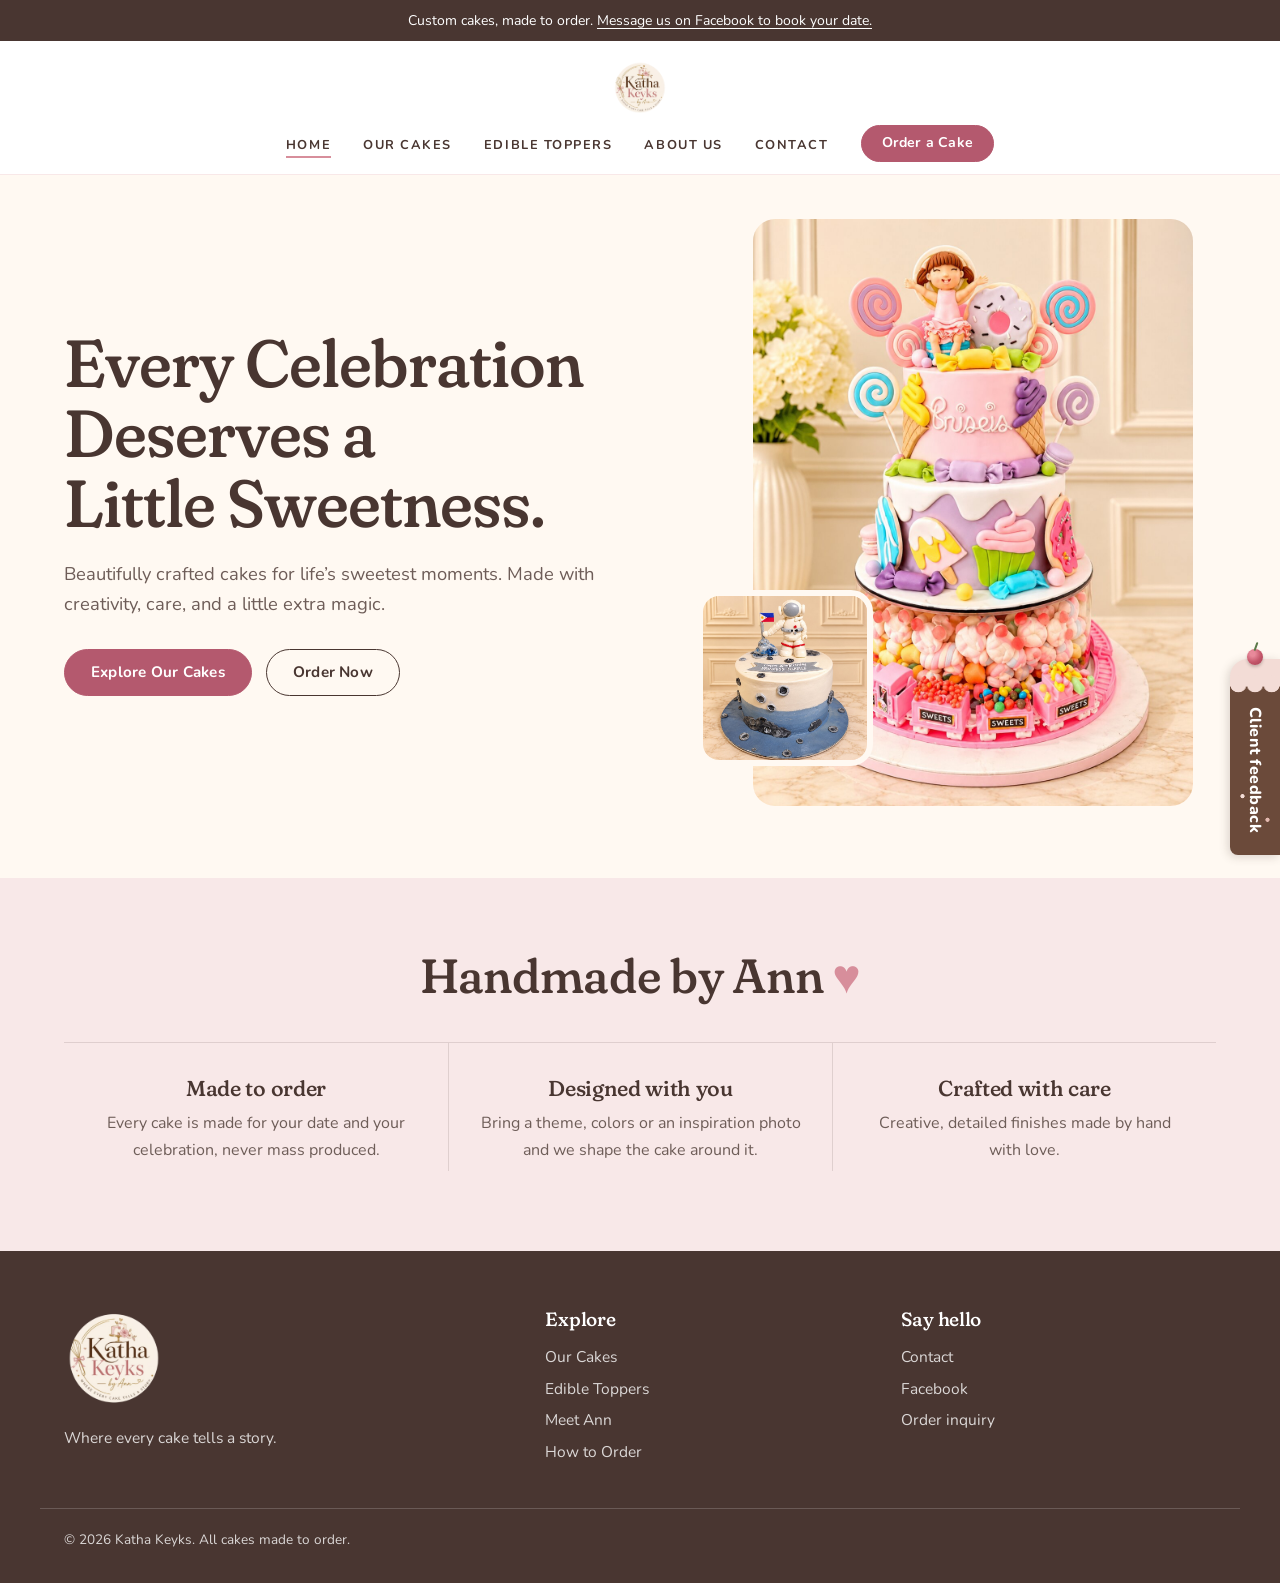
==== index.html @ ea2dfcbe "Update index.html" ====
<!DOCTYPE html>
<html lang="en">
<head>
<meta charset="utf-8">
<meta name="viewport" content="width=device-width, initial-scale=1, viewport-fit=cover">
<title>Katha Keyks | Custom Cakes &amp; Celebration Desserts</title>
<meta name="description" content="Katha Keyks makes custom birthday, wedding, themed and number cakes, handcrafted with creativity and care. Send an inspiration photo and order today.">
<meta property="og:title" content="Katha Keyks | Custom Cakes &amp; Celebration Desserts">
<meta property="og:description" content="Beautifully crafted cakes for life’s sweetest moments.">
<link rel="icon" type="image/png" href="images/favicon.png">
<link rel="apple-touch-icon" href="images/apple-touch-icon.png">
<link rel="preconnect" href="https://fonts.googleapis.com">
<link rel="preconnect" href="https://fonts.gstatic.com" crossorigin>
<link href="https://fonts.googleapis.com/css2?family=Dancing+Script:wght@600&family=Fraunces:opsz,wght,SOFT@9..144,400..600,0..100&family=Nunito:wght@400;600;700;800&display=swap" rel="stylesheet">
<link rel="stylesheet" href="styles.css">
</head>
<body>
<div class="announce">Custom cakes, made to order. <a href="https://www.facebook.com/cakeliciousph" target="_blank" rel="noopener">Message us on Facebook to book your date.</a></div>
<header>
  <nav class="wrap nav" aria-label="Main">
    <a href="index.html" class="logo" aria-label="Katha Keyks home"><img src="images/logo.png" alt="Katha Keyks by Ann" width="72" height="72"></a>
    <button class="burger" aria-expanded="false" aria-controls="menu" aria-label="Toggle menu"><span></span><span></span><span></span></button>
    <ul class="menu" id="menu"><li><a href="index.html" aria-current="page">Home</a></li><li><a href="cakes.html">Our Cakes</a></li><li><a href="toppers.html">Edible Toppers</a></li><li><a href="about.html">About Us</a></li><li><a href="contact.html">Contact</a></li><li><a class="btn btn-fill btn-sm" href="order.html">Order a Cake</a></li></ul>
  </nav>
</header>
<main>
<section class="hero">
  <div class="wrap hero-stack">
    <div class="hero-copy">
      <h1>Every Celebration Deserves a Little Sweetness.</h1>
      <p class="lede">Beautifully crafted cakes for life’s sweetest moments. Made with creativity, care, and a little extra magic.</p>
      <div class="cta-row">
        <a class="btn btn-fill" href="cakes.html">Explore Our Cakes</a>
        <a class="btn btn-line" href="order.html">Order Now</a>
      </div>
    </div>
    <div class="hero-art">
      <figure class="ph hero-main" data-slot="hero-main" data-label="Hero cake photo"></figure>
      <figure class="ph hero-sub" data-slot="hero-sub" data-label="Second cake photo"></figure>
    </div>
  </div>
</section><section class="why">
  <div class="wrap">
    <h2 class="why-h">Handmade by Ann <span style="color:var(--rose)">♥</span></h2>
    <div class="why-grid">
      <div class="why-item"><h3>Made to order</h3><p>Every cake is made for your date and your celebration, never mass produced.</p></div>
      <div class="why-item"><h3>Designed with you</h3><p>Bring a theme, colors or an inspiration photo and we shape the cake around it.</p></div>
      <div class="why-item"><h3>Crafted with care</h3><p>Creative, detailed finishes made by hand with love.</p></div>
    </div>
  </div>
</section>
</main>
<footer>
  <div class="wrap foot">
    <div><a href="index.html" class="logo logo-full" aria-label="Katha Keyks home"><img src="images/logo.png" alt="Katha Keyks" width="100" height="100" style="width:100px;height:100px;display:block"></a><p>Where every cake tells a story.</p></div>
    <div><h3>Explore</h3><a href="cakes.html">Our Cakes</a><a href="toppers.html">Edible Toppers</a><a href="about.html">Meet Ann</a><a href="order.html">How to Order</a></div>
    <div><h3>Say hello</h3><a href="contact.html">Contact</a><a href="https://www.facebook.com/cakeliciousph" target="_blank" rel="noopener">Facebook</a><a href="https://www.facebook.com/cakeliciousph" target="_blank" rel="noopener">Order inquiry</a></div>
  </div>
  <div class="wrap copy">© <span id="yr"></span> Katha Keyks. All cakes made to order.</div>
</footer>
<aside class="fb" id="fb" aria-label="Client feedback">
<style>
.fb{--fb-w:min(680px,92vw);--fb-brown:#6b4a3a;--fb-cream:#fbf6ee;--fb-blush:#f3dcd6;--fb-line:rgba(107,74,58,.22);position:fixed;right:0;bottom:clamp(16px,5vh,48px);z-index:40;display:flex;align-items:flex-end;transform:translateX(var(--fb-w));transition:transform .45s cubic-bezier(.22,.8,.3,1)}
.fb.is-open{transform:translateX(0)}
.fb-tab{appearance:none;border:0;cursor:pointer;position:relative;color:#fff;font-family:'Nunito',system-ui,sans-serif;font-weight:800;font-size:1rem;letter-spacing:.03em;padding:48px 14px 22px;margin-top:16px;border-radius:18px 0 0 8px;writing-mode:vertical-rl;display:flex;align-items:center;box-shadow:-2px 2px 10px rgba(74,59,52,.2);
background:
 radial-gradient(circle at 50% 25px,#f3dcd6 8px,transparent 8.6px) 0 0/33.34% 100% repeat-x,
 linear-gradient(#f3dcd6,#f3dcd6) 0 0/100% 25px no-repeat,
 linear-gradient(#e3b9b0,#e3b9b0) 0 25px/100% 2px no-repeat,
 radial-gradient(circle at 25% 70%,#f3dcd6 1.8px,transparent 2.4px),
 radial-gradient(circle at 75% 82%,#e3b9b0 1.8px,transparent 2.4px),
 #6b4a3a}
.fb-tab::before{content:"";position:absolute;top:-10px;left:50%;width:16px;height:16px;margin-left:-8px;border-radius:50%;background:radial-gradient(circle at 35% 30%,#e8899a 0 16%,#c4566a 55%,#a23e52);box-shadow:0 2px 3px rgba(74,59,52,.28)}
.fb-tab::after{content:"";position:absolute;top:-17px;left:50%;width:2px;height:9px;margin-left:0;background:#5c7a4a;border-radius:2px;transform:rotate(20deg)}
.fb-tab:focus-visible,.fb-close:focus-visible{outline:2px solid var(--fb-blush);outline-offset:2px}
.fb-panel{width:var(--fb-w);box-sizing:border-box;background:var(--fb-cream);border:1px solid var(--fb-line);border-right:0;border-radius:16px 0 0 16px;padding:26px 26px 24px;box-shadow:-4px 4px 22px rgba(74,59,52,.16);visibility:hidden;transition:visibility 0s .45s}
.fb.is-open .fb-panel{visibility:visible;transition-delay:0s}
.fb-panel h2{font-family:'Fraunces',Georgia,serif;font-weight:500;font-size:1.9rem;color:var(--fb-brown);margin:0 0 4px;text-align:left}
.fb-panel .fb-sub{margin:0 0 18px;font-family:'Nunito',system-ui,sans-serif;font-size:1rem;color:#4a3b34;opacity:.8}
.fb-scroll{overflow:visible}
.fb-panel .clients-grid{display:grid;grid-template-columns:1fr 1fr;gap:14px;margin:0;padding:0}
.fb-panel .clients-grid>*:nth-child(n+5){display:none}
@media (max-width:560px){.fb-panel .clients-grid{grid-template-columns:1fr}.fb-panel .clients-grid>*:nth-child(n+3){display:none}}
.fb-panel .clients-grid>*{max-width:100%;margin:0}
.fb-panel .clients-grid img{max-width:100%;height:auto;display:block;border-radius:10px}
@media (prefers-reduced-motion:reduce){.fb,.fb-panel{transition:none}}
</style>
  <button class="fb-tab" type="button" aria-expanded="false" aria-controls="fb-panel">Client feedback</button>
  <div class="fb-panel" id="fb-panel">
    <h2>Happy Clients</h2>
    <p class="fb-sub">Kind words from the people we baked for.</p>
    <div class="fb-scroll"><div class="clients-grid" id="clients-grid"></div></div>
  </div>
</aside>
<script src="main.js"></script>
<script>
(function(){var fb=document.getElementById('fb');if(!fb)return;var t=fb.querySelector('.fb-tab');
function set(o){fb.classList.toggle('is-open',o);t.setAttribute('aria-expanded',o);}
t.addEventListener('click',function(){set(!fb.classList.contains('is-open'));});
document.addEventListener('keydown',function(e){if(e.key==='Escape')set(false);});
document.addEventListener('click',function(e){if(fb.classList.contains('is-open')&&!fb.contains(e.target))set(false);});})();
</script>

</body>
</html>
---- styles.css ----
:root{
  /* Palette: Vanilla / Blush / Strawberry / Lavender / Cocoa */
  --cream:#FFF9F2;      /* main background */
  --blush:#F8E8E8;     /* alternate sections */
  --rose:#D78E9B;      /* strawberry pink: accents, underlines */
  --lav:#B9A5D3;       /* lavender: tiny decorative details */
  --cocoa:#493631;     /* headings, text, announcement bar, footer */
  --rose-warm:#C47785; /* hover and secondary accents */
  --white:#FFFFFF;     /* nav, cards, surfaces */
  --btn:#B4596E;       /* deeper strawberry so white button text passes contrast (4.5:1) */
  --btn-hover:#9C4A5E;
  --text-soft:#6E5D58;
  --line:rgba(73,54,49,.14);
  --serif:"Fraunces",Georgia,"Times New Roman",serif;
  --sans:"Nunito",system-ui,-apple-system,"Segoe UI",sans-serif;
  --script:"Dancing Script","Segoe Script",cursive;
  --r:22px; --wrap:1200px;
  box-sizing:border-box; padding-top:env(safe-area-inset-top,0px); padding-bottom:env(safe-area-inset-bottom,0px);
}
html{scroll-behavior:smooth;scroll-padding-top:84px}
*,*::before,*::after{box-sizing:border-box}
body{margin:0;background:var(--cream);color:var(--cocoa);font:400 1.0625rem/1.65 var(--sans);font-variation-settings:"SOFT" 100;-webkit-font-smoothing:antialiased;text-rendering:optimizeLegibility}
img{max-width:100%;display:block}
a{color:inherit}
::selection{background:var(--lav);color:var(--cocoa)}
:focus-visible{outline:2px solid var(--cocoa);outline-offset:3px;border-radius:6px}
.wrap{max-width:var(--wrap);margin:0 auto;padding:0 24px}
h1,h2,h3{font-family:var(--serif);font-weight:500;line-height:1.1;margin:0;letter-spacing:-.015em;text-wrap:balance}
h2{font-size:clamp(2rem,4vw,3rem)}
h3{font-size:1.35rem;line-height:1.25}
p{margin:0;text-wrap:pretty}
.script{display:block;font-family:var(--script);font-weight:600;font-size:1.75rem;color:var(--btn);line-height:1.1;margin-bottom:8px}
section{padding:96px 0}
.lede{color:var(--text-soft);font-size:1.125rem;max-width:52ch;margin-top:16px}

/* buttons */
.btn{display:inline-flex;align-items:center;justify-content:center;gap:8px;padding:13px 26px;border-radius:999px;font:700 .95rem/1.2 var(--sans);letter-spacing:.015em;text-decoration:none;border:1.5px solid var(--cocoa);cursor:pointer;transition:background .25s,color .25s,transform .25s,border-color .25s}
.btn-fill{background:var(--btn);border-color:var(--btn);color:var(--white)}
.btn-fill:hover{background:var(--btn-hover);border-color:var(--btn-hover);transform:translateY(-2px)}
.btn-line{background:transparent;color:var(--cocoa)}
.btn-line:hover{background:var(--cocoa);color:var(--cream);transform:translateY(-2px)}
.btn-sm{padding:9px 20px;font-size:.88rem}

/* nav */
.announce{background:var(--cocoa);color:var(--white);text-align:center;font-size:.875rem;padding:9px 16px;position:relative;z-index:21}
.announce a{text-decoration:underline;text-underline-offset:3px}
header{position:sticky;top:env(safe-area-inset-top,0px);z-index:20;background:rgba(255,255,255,.94);backdrop-filter:blur(10px);border-bottom:1px solid var(--blush)}
body::before{content:"";position:fixed;inset:0 0 auto;height:env(safe-area-inset-top,0px);background:var(--white);z-index:30}
.nav{display:flex;flex-direction:column;align-items:center;padding:18px 0 12px;gap:10px}
.logo{font-family:var(--serif);font-weight:600;font-size:2.2rem;letter-spacing:-.02em;text-decoration:none;line-height:1;color:var(--cocoa)}
.logo span{color:var(--rose-warm)}
.menu{display:flex;align-items:center;justify-content:center;gap:32px;list-style:none;margin:0;padding:0}
.menu a:not(.btn){text-decoration:none;font-weight:700;font-size:.8rem;letter-spacing:.12em;text-transform:uppercase;position:relative;transition:color .25s}
.menu a:not(.btn):hover{color:var(--rose-warm)}
.menu a:not(.btn)::after{content:"";position:absolute;left:0;right:0;bottom:-4px;height:1.5px;background:var(--rose);transform:scaleX(0);transition:transform .3s;transform-origin:left}
.menu a:not(.btn):hover::after{transform:scaleX(1)}
.burger{display:none;background:none;border:0;padding:8px;cursor:pointer;color:var(--cocoa)}
.burger span{display:block;width:24px;height:2px;background:currentColor;margin:5px 0;transition:transform .3s,opacity .3s}
.burger[aria-expanded=true] span:nth-child(1){transform:translateY(7px) rotate(45deg)}
.burger[aria-expanded=true] span:nth-child(2){opacity:0}
.burger[aria-expanded=true] span:nth-child(3){transform:translateY(-7px) rotate(-45deg)}

/* photo slots */
.ph{position:relative;overflow:hidden;border-radius:var(--r);background:var(--blush);margin:0}
.ph img{width:100%;height:100%;object-fit:cover;transition:transform .9s cubic-bezier(.2,.7,.2,1)}
.ph:hover img{transform:scale(1.04)}
.ph.empty{display:grid;place-items:center;text-align:center;padding:20px;background:var(--blush);color:var(--text-soft);border:1px dashed var(--rose);font-size:.85rem}
.ph.empty b{display:block;font:400 1.1rem var(--serif);color:var(--cocoa);margin-bottom:4px}

/* hero */
.hero{padding:44px 0 72px}
.hero-stack{display:grid;grid-template-columns:1.1fr .9fr;align-items:center;gap:72px}
.hero-kicker{font-weight:800;font-size:.8rem;letter-spacing:.16em;text-transform:uppercase;color:var(--btn);margin-bottom:16px}
.hero h1{font-size:clamp(2.4rem,5.2vw,4.2rem);line-height:1.05;margin:0 0 20px;max-width:15ch}
.hero .lede{margin:0;font-size:1.15rem}
.cta-row{display:flex;flex-wrap:wrap;gap:14px;margin-top:30px;justify-content:center}
.hero .cta-row{justify-content:flex-start}
.hero-art{position:relative;width:min(100%,440px);justify-self:center}
.hero-main{aspect-ratio:3/4}
.hero-sub{position:absolute;left:-56px;bottom:40px;width:40%;aspect-ratio:1;border:6px solid var(--cream);border-radius:var(--r)}

/* flavors + toppers */
.flavors{padding-bottom:0}
.head{display:flex;justify-content:space-between;align-items:flex-end;gap:24px;flex-wrap:wrap;margin-bottom:40px}
.fl-grid{display:grid;grid-template-columns:1fr 1fr;gap:24px}
.fl-card{background:var(--white);border-radius:var(--r);padding:32px}
.fl-card ul{list-style:none;margin:16px 0 0;padding:0}
.fl-card li{padding:11px 0;border-top:1px solid var(--line)}
.tag{display:inline-block;margin-left:8px;padding:2px 10px;border-radius:999px;background:var(--lav);color:var(--cocoa);font-size:.78rem;font-weight:700;vertical-align:middle}
.tp-grid{display:grid;grid-template-columns:1fr 1.2fr;gap:56px;align-items:center}
.tp-grid p+p{margin-top:14px}
.tp-photo{aspect-ratio:auto}
.tp-photo img{height:auto}
@media (max-width:960px){.fl-grid,.tp-grid{grid-template-columns:1fr}.rm-grid{grid-template-columns:repeat(2,1fr)}}
@media (max-width:560px){.rm-grid{grid-template-columns:1fr}.fl-card{padding:24px}}

/* gallery (bento) */
.gallery{background:var(--blush)}
.bento{display:grid;grid-template-columns:repeat(4,1fr);grid-auto-rows:176px;grid-auto-flow:dense;gap:16px}
.bento>*{min-width:0;min-height:0}
.bento .ph{cursor:zoom-in;display:block;width:100%;height:100%;border:0;padding:0}
.bento>:nth-child(1){grid-column:span 2;grid-row:span 3}
.bento>:nth-child(2){grid-column:span 2;grid-row:span 2}
.bento>:nth-child(3){grid-column:span 2;grid-row:span 1}
.bento>:nth-child(6){grid-column:span 2;grid-row:span 2}
.bento>:nth-child(4),.bento>:nth-child(5),.bento>:nth-child(n+7){grid-row:span 2}
.bento-cta{display:flex;flex-direction:column;justify-content:center;align-items:flex-start;gap:6px;padding:0 32px;border-radius:var(--r);background:var(--cocoa);color:var(--white);text-decoration:none;transition:background .25s,transform .25s}
.bento-cta:hover{background:#5B4640;transform:translateY(-2px)}
.bento-cta .script{color:#F2C9D1}
.bento-cta strong{font:500 1.4rem/1.2 var(--serif)}
@media (max-width:960px){.bento{grid-auto-rows:136px}}
@media (max-width:560px){.bento{grid-template-columns:repeat(2,1fr);grid-auto-rows:108px;gap:12px}.bento-cta{padding:0 20px}.bento-cta strong{font-size:1.1rem}}

/* about */
.about-grid{display:grid;grid-template-columns:1fr 1fr;gap:72px;align-items:center}
.about .ph{aspect-ratio:1}
.aw-title{margin:30px 0 4px;font-size:1.15rem}
.awards{list-style:none;margin:0;padding:0}
.awards li{padding:14px 0;border-top:1px solid var(--line);font-size:.97rem;color:var(--text-soft)}
.awards strong{display:block;color:var(--cocoa);font-weight:700}
.awards a{text-decoration:underline;text-underline-offset:3px}
.awards a:hover{color:var(--rose-warm)}
.about p+p{margin-top:16px}
.about .lede{max-width:none}

/* why (alternate blush band) */
.why{background:var(--blush);padding:72px 0 80px}
.why-h{text-align:center;margin-bottom:40px}
.why-grid{display:grid;grid-template-columns:repeat(3,1fr);gap:0;border-top:1px solid var(--line);text-align:center}
.why-item{padding:32px 28px 8px}
.why-item+.why-item{border-left:1px solid var(--line)}
.why-item p{color:var(--text-soft);font-size:1rem;margin-top:8px}

/* order */
.order{background:var(--blush);color:var(--cocoa)}
.order h2{max-width:14ch}
.steps{list-style:none;margin:48px 0 40px;padding:0;display:grid;grid-template-columns:repeat(4,1fr);gap:28px;counter-reset:s}
.steps li{counter-increment:s;border-top:1px solid rgba(73,54,49,.35);padding-top:18px;font-size:1.05rem}
.steps li::before{content:counter(s);display:block;font:500 2.2rem/1 var(--serif);color:var(--btn);margin-bottom:6px}
.remind{margin:0 0 40px;padding-top:36px;border-top:1px solid rgba(73,54,49,.35)}
.remind h3{margin-bottom:24px}
.rm-grid{display:grid;grid-template-columns:repeat(3,1fr);gap:16px}
.rm-grid>div{background:var(--white);border-radius:16px;padding:22px}
.rm-grid h4{margin:0 0 8px;font:800 1.02rem/1.3 var(--sans);color:var(--btn)}
.rm-grid p{font-size:.97rem;color:var(--text-soft)}

/* contact */
.contact-box{background:var(--white);border-radius:calc(var(--r) + 10px);padding:56px;display:grid;grid-template-columns:1.1fr 1fr;gap:48px;align-items:center}
.links{display:flex;flex-direction:column;gap:12px}
.links a{display:flex;justify-content:space-between;align-items:center;padding:16px 20px;border:1px solid var(--line);border-radius:14px;text-decoration:none;font-weight:600;transition:border-color .25s,background .25s}
.links a:hover{border-color:var(--rose);background:var(--blush)}
.links small{font-weight:400;color:var(--text-soft)}

/* footer */
footer{background:var(--cocoa);padding:56px 0 32px;font-size:.97rem;color:rgba(255,255,255,.8)}
.foot{display:grid;grid-template-columns:1.4fr 1fr 1fr;gap:40px}
.foot h3{font-size:1.2rem;color:var(--white);margin-bottom:10px}
.foot .logo{color:var(--white)}
.foot .logo span{color:#F2C9D1}
.foot a:not(.logo){display:block;text-decoration:none;padding:3px 0}
.foot a:not(.logo):hover{color:var(--white);text-decoration:underline}
.foot p{margin-top:10px}
footer :focus-visible{outline-color:var(--white)}
.copy{margin-top:40px;padding-top:20px;border-top:1px solid rgba(255,255,255,.18);font-size:.85rem}
@media (max-width:700px){.foot{grid-template-columns:1fr}}

/* lightbox */
dialog{border:0;background:transparent;padding:0;max-width:92vw;max-height:92vh;overflow:visible}
dialog::backdrop{background:rgba(73,54,49,.85)}
dialog img{max-height:86vh;max-width:92vw;border-radius:14px;object-fit:contain}
dialog button{position:absolute;top:-44px;right:0;background:var(--cream);border:0;border-radius:999px;width:36px;height:36px;font-size:1.2rem;cursor:pointer;color:var(--cocoa)}

/* one entrance moment: hero */
@keyframes rise{from{opacity:0;transform:translateY(18px)}to{opacity:1;transform:none}}
.hero-copy>*{animation:rise .9s both}
.hero-copy>*:nth-child(2){animation-delay:.1s}.hero-copy>*:nth-child(3){animation-delay:.2s}.hero-copy>*:nth-child(4){animation-delay:.3s}
.hero-art{animation:rise 1.1s .15s both}
@media (prefers-reduced-motion:reduce){*{animation:none!important;transition:none!important;scroll-behavior:auto!important}}

/* responsive */
@media (max-width:960px){
  .nav{flex-direction:row;justify-content:space-between;padding:0;height:68px}
  .logo{font-size:1.5rem}
  .why-grid{grid-template-columns:1fr}.why-item,.why-item+.why-item{border-left:0;padding:24px 0 8px}.why-item+.why-item{border-top:1px solid var(--line)}
  section{padding:72px 0}
  .why{padding:56px 0 64px}
  .about-grid,.contact-box{grid-template-columns:1fr}
  .hero-stack{grid-template-columns:1fr;gap:56px;text-align:center}
  .hero h1{margin:0 auto 18px;max-width:18ch}
  .hero .lede{margin:0 auto}
  .hero .cta-row{justify-content:center}
  .hero-art{width:min(100%,380px)}
  .hero-sub{left:-14px;bottom:-20px;width:38%}
  .steps{grid-template-columns:repeat(2,1fr)}
  .contact-box{padding:36px 24px}
  .burger{display:block}
  .menu{position:absolute;top:68px;left:0;right:0;flex-direction:column;align-items:stretch;gap:0;background:var(--white);padding:8px 24px 24px;border-bottom:1px solid var(--blush);display:none}
  .menu.open{display:flex}
  .menu li{padding:12px 0;border-bottom:1px solid var(--line)}
  .menu li:last-child{border:0;padding-top:20px}
}
@media (max-width:560px){
  .wrap{padding:0 18px}
  .why-grid,.steps{grid-template-columns:1fr}
  .why-item,.why-item+.why-item{padding:24px 0 8px;border-left:0}
  .why-item+.why-item{border-top:1px solid var(--line)}
  .hero-art{width:min(86%,340px)}
  .hero-sub{width:40%;left:-10px;bottom:-18px}
}

/* happy clients */
.clients-grid{display:grid;grid-template-columns:repeat(3,1fr);gap:24px;align-items:start}
.client{background:var(--white);border-radius:var(--r);padding:12px 12px 22px}
.client-ph{margin:0;border-radius:14px;overflow:hidden;background:var(--blush)}
.client-ph img{width:100%;height:auto}
.client-body{padding:18px 10px 0}
.client blockquote{margin:0 0 12px;font:500 1.2rem/1.45 var(--serif)}
.client-cap{color:var(--text-soft);font-size:.97rem}
.client-name{margin-top:6px;font-weight:700;font-size:.88rem;letter-spacing:.04em}
.client-link{display:inline-block;margin-top:10px;font-weight:700;font-size:.92rem;color:var(--btn);text-underline-offset:3px}
.client-link:hover{color:var(--btn-hover)}
.client-cta{display:flex;flex-direction:column;justify-content:center;align-items:flex-start;gap:12px;background:var(--blush);padding:36px 32px;min-height:300px;align-self:stretch;text-decoration:none}
.client-cta p{color:var(--text-soft);font-size:1rem}
@media (max-width:960px){.clients-grid{grid-template-columns:repeat(2,1fr)}}
@media (max-width:560px){.clients-grid{grid-template-columns:1fr}.client-cta{min-height:0}}

.menu a[aria-current=page]:not(.btn)::after{transform:scaleX(1)}

/* edible toppers note under bento */
.tp-note{max-width:62ch;margin:48px auto 0;text-align:center;color:var(--text-soft)}
.bento .ph.empty{cursor:default}

/* contact (dark, map + info) */
.cx{--maroon:#4A1D2A;background:var(--maroon);color:var(--white);padding:88px 0}
.cx-grid{display:grid;grid-template-columns:1fr 1.05fr;gap:64px;align-items:center}
.cx-map{border-radius:var(--r);overflow:hidden;aspect-ratio:1;max-height:520px;width:100%;background:var(--blush)}
.cx-map iframe{width:100%;height:100%;border:0;display:block}
.cx h2{color:var(--white);font-size:clamp(2.2rem,4.4vw,3.4rem);max-width:13ch;margin-bottom:40px}
.cx-info{display:grid;grid-template-columns:1fr 1fr;gap:34px 28px}
.cx-item h3{display:flex;align-items:center;gap:10px;margin:0 0 8px;font:600 1.8rem/1 var(--script);letter-spacing:0;color:#F2C9D1}
.cx-item h3 svg{width:22px;height:22px;flex:none;fill:none;stroke:#F2C9D1;stroke-width:1.6;stroke-linecap:round;stroke-linejoin:round}
.cx-item p,.cx-item p a{font-size:1rem;color:rgba(255,255,255,.85);text-decoration:none}
.cx-item p a:hover{color:var(--white);text-decoration:underline}
.cx-social{display:flex;gap:12px;margin-top:4px}
.cx-social a{width:40px;height:40px;border-radius:50%;border:1.5px solid #F2C9D1;display:grid;place-items:center;transition:background .25s}
.cx-social a:hover{background:rgba(255,255,255,.14)}
.cx-social svg{width:18px;height:18px;fill:#F2C9D1}
.cx .cta-row{justify-content:flex-start;margin-top:40px}
.cx :focus-visible{outline-color:var(--white)}
@media (max-width:960px){.cx{padding:64px 0}.cx-grid{grid-template-columns:1fr;gap:40px}.cx-map{aspect-ratio:4/3;max-height:none}}
@media (max-width:560px){.cx-info{grid-template-columns:1fr}}

/* small-screen type */
@media (max-width:560px){
  body{font-size:1rem}
  .script{font-size:1.55rem}
  .lede,.hero .lede{font-size:1.05rem}
  .hero h1{font-size:2.4rem}
}

/* hero: falling sprinkles + floating photos */
.hero{position:relative;overflow:clip}
.hero>.wrap{position:relative;z-index:1}
.sprinkles{position:absolute;inset:0;z-index:0;pointer-events:none}
.sprinkles span{position:absolute;top:-24px;opacity:0;border-radius:4px;animation:sprinkle linear infinite;will-change:transform,opacity}
.sprinkles .dot{width:11px;height:11px;border-radius:50%}
.sprinkles .bar{width:6px;height:20px;border-radius:3px}
@keyframes sprinkle{
  0%{opacity:0;transform:translate3d(0,0,0) rotate(0)}
  10%{opacity:.95}
  85%{opacity:.95}
  100%{opacity:0;transform:translate3d(var(--dx),var(--fall),0) rotate(var(--rot))}
}
@keyframes float{from{transform:translateY(0)}to{transform:translateY(-12px)}}
.hero-main{animation:float 7s 1.2s ease-in-out infinite alternate;transition:rotate .6s cubic-bezier(.2,.7,.2,1)}
.hero-sub{animation:float 8s 1.6s ease-in-out infinite alternate-reverse;transition:rotate .6s cubic-bezier(.2,.7,.2,1)}
.hero-main:hover{rotate:-1.5deg}
.hero-sub:hover{rotate:2.5deg}
@media (prefers-reduced-motion:reduce){.sprinkles{display:none}}

/* logo: cake mark in header, full logo in footer */
.logo{display:inline-flex;align-items:center;gap:10px}
.logo img{width:auto;height:56px}
.logo-full img{height:auto;width:180px}
@media (max-width:960px){.logo img{height:44px}.logo-full img{height:auto;width:160px}}
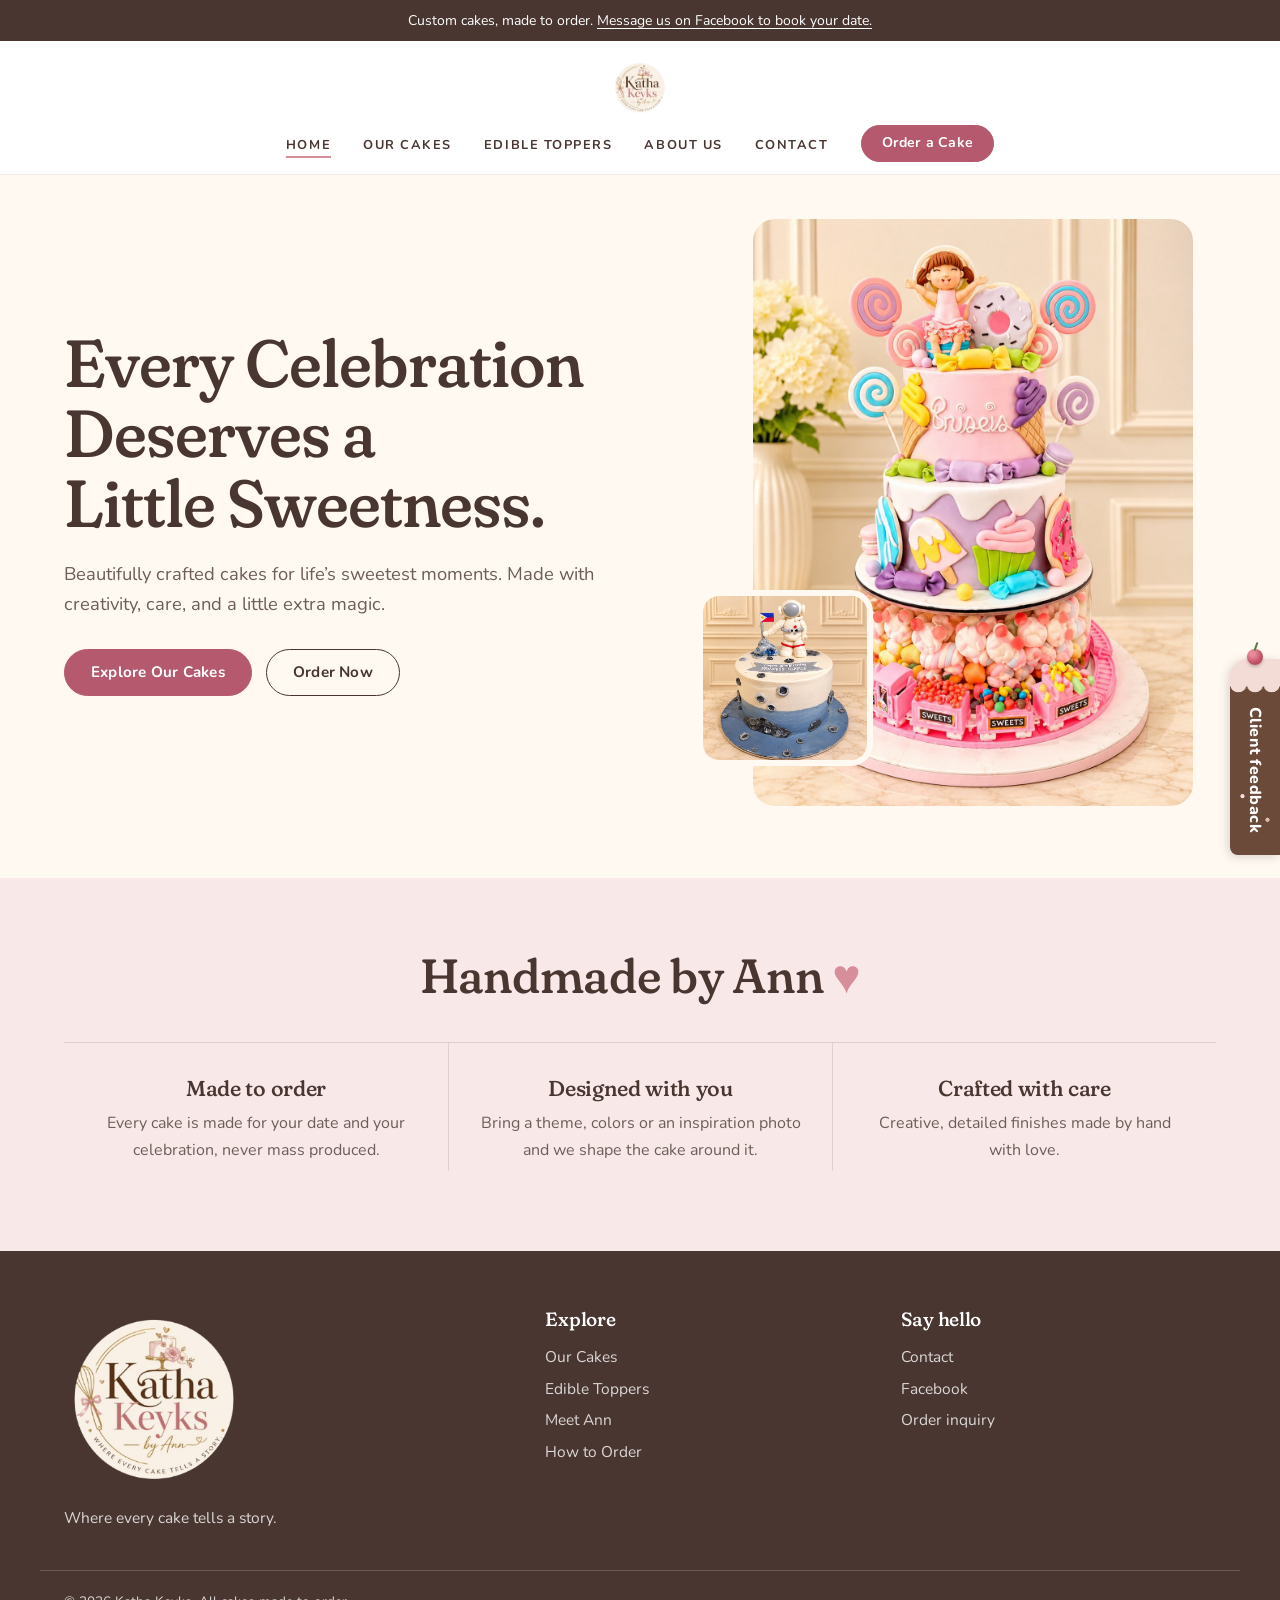
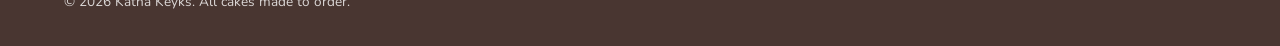
==== commit 6467fbc8: "Update index.html" ====
--- a/index.html
+++ b/index.html
@@ -52,7 +52,7 @@
 </main>
 <footer>
   <div class="wrap foot">
-    <div><a href="index.html" class="logo logo-full" aria-label="Katha Keyks home"><img src="images/logo.png" alt="Katha Keyks" width="100" height="100" style="width:100px;height:100px;display:block"></a><p>Where every cake tells a story.</p></div>
+    <div><a href="index.html" class="logo logo-full" aria-label="Katha Keyks home"><img src="images/logo.png" alt="Katha Keyks" width="100" height="100"></a><p>Where every cake tells a story.</p></div>
     <div><h3>Explore</h3><a href="cakes.html">Our Cakes</a><a href="toppers.html">Edible Toppers</a><a href="about.html">Meet Ann</a><a href="order.html">How to Order</a></div>
     <div><h3>Say hello</h3><a href="contact.html">Contact</a><a href="https://www.facebook.com/cakeliciousph" target="_blank" rel="noopener">Facebook</a><a href="https://www.facebook.com/cakeliciousph" target="_blank" rel="noopener">Order inquiry</a></div>
   </div>
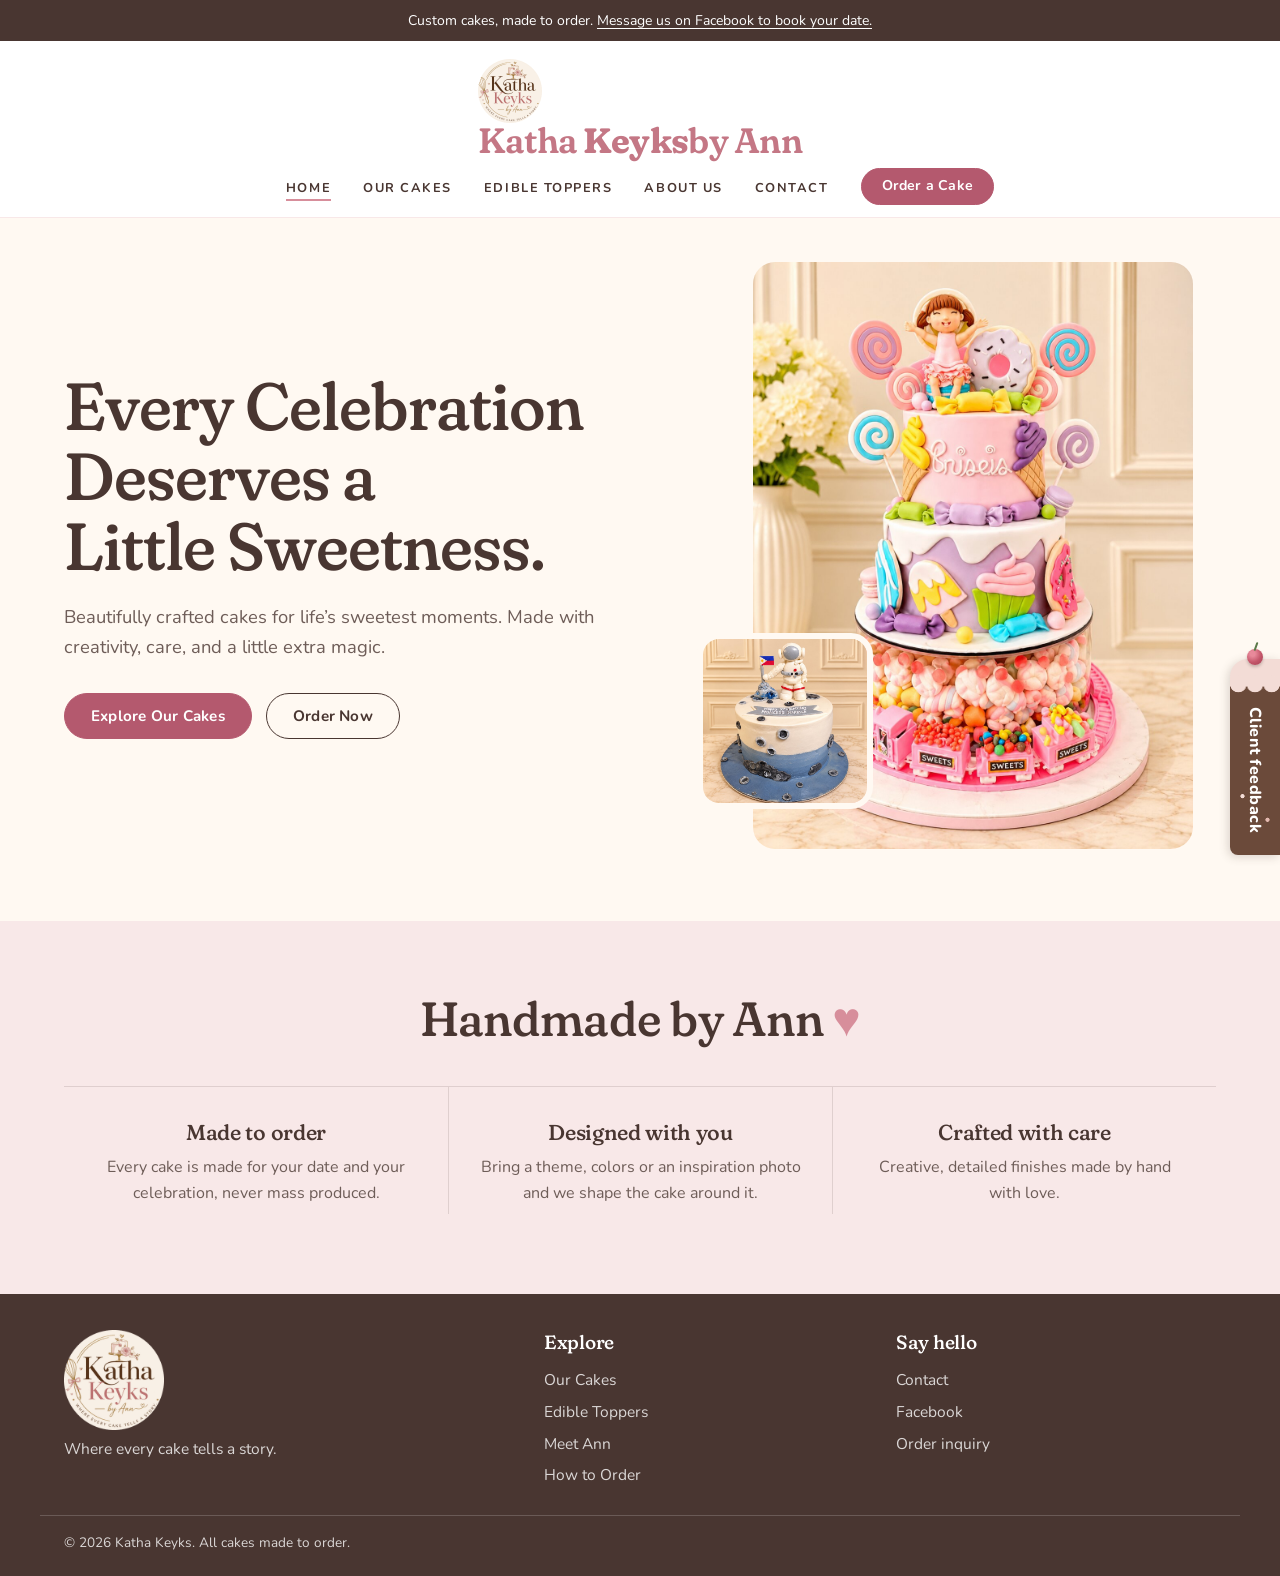
==== commit d67d7e23: "Update index.html" ====
--- a/index.html
+++ b/index.html
@@ -18,7 +18,7 @@
 <div class="announce">Custom cakes, made to order. <a href="https://www.facebook.com/cakeliciousph" target="_blank" rel="noopener">Message us on Facebook to book your date.</a></div>
 <header>
   <nav class="wrap nav" aria-label="Main">
-    <a href="index.html" class="logo" aria-label="Katha Keyks home"><img src="images/logo.png" alt="Katha Keyks by Ann" width="72" height="72"></a>
+    <a href="index.html" class="logo brand-link" aria-label="Katha Keyks home"><img src="images/logo.png" alt="" width="72" height="72"><span class="brand" aria-hidden="true"><span class="brand-name">Katha <b>Keyks</b></span><span class="brand-by">by Ann</span></span></a>
     <button class="burger" aria-expanded="false" aria-controls="menu" aria-label="Toggle menu"><span></span><span></span><span></span></button>
     <ul class="menu" id="menu"><li><a href="index.html" aria-current="page">Home</a></li><li><a href="cakes.html">Our Cakes</a></li><li><a href="toppers.html">Edible Toppers</a></li><li><a href="about.html">About Us</a></li><li><a href="contact.html">Contact</a></li><li><a class="btn btn-fill btn-sm" href="order.html">Order a Cake</a></li></ul>
   </nav>
--- a/styles.css
+++ b/styles.css
@@ -152,8 +152,8 @@
 .links small{font-weight:400;color:var(--text-soft)}
 
 /* footer */
-footer{background:var(--cocoa);padding:56px 0 32px;font-size:.97rem;color:rgba(255,255,255,.8)}
-.foot{display:grid;grid-template-columns:1.4fr 1fr 1fr;gap:40px}
+footer{background:var(--cocoa);padding:36px 0 22px;font-size:.97rem;color:rgba(255,255,255,.8)}
+.foot{display:grid;grid-template-columns:1.4fr 1fr 1fr;gap:32px}
 .foot h3{font-size:1.2rem;color:var(--white);margin-bottom:10px}
 .foot .logo{color:var(--white)}
 .foot .logo span{color:#F2C9D1}
@@ -161,7 +161,7 @@
 .foot a:not(.logo):hover{color:var(--white);text-decoration:underline}
 .foot p{margin-top:10px}
 footer :focus-visible{outline-color:var(--white)}
-.copy{margin-top:40px;padding-top:20px;border-top:1px solid rgba(255,255,255,.18);font-size:.85rem}
+.copy{margin-top:24px;padding-top:16px;border-top:1px solid rgba(255,255,255,.18);font-size:.85rem}
 @media (max-width:700px){.foot{grid-template-columns:1fr}}
 
 /* lightbox */
@@ -278,8 +278,38 @@
 .hero-sub:hover{rotate:2.5deg}
 @media (prefers-reduced-motion:reduce){.sprinkles{display:none}}
 
-/* logo: cake mark in header, full logo in footer */
-.logo{display:inline-flex;align-items:center;gap:10px}
-.logo img{width:auto;height:56px}
-.logo-full img{height:auto;width:180px}
-@media (max-width:960px){.logo img{height:44px}.logo-full img{height:auto;width:160px}}
+/* logo image (header + footer) */
+.logo img{width:auto;height:64px}
+.logo-full{display:block;width:fit-content}
+.foot .logo img{width:100px;height:100px}
+.foot .logo-full+p{margin-top:6px}
+@media (max-width:960px){.logo img{height:52px}}
+
+/* edible topper cards (photo, description, CTA) */
+.tp-grid{display:grid;grid-template-columns:repeat(3,1fr);gap:24px}
+.tp-card{display:flex;flex-direction:column;background:var(--white);border-radius:var(--r);overflow:hidden;box-shadow:0 1px 0 var(--line)}
+.tp-card .tp-ph{width:100%;aspect-ratio:1;border:0;padding:0;border-radius:0;cursor:zoom-in;display:block}
+.tp-card .tp-ph.empty{cursor:default}
+.tp-body{display:flex;flex-direction:column;align-items:flex-start;gap:8px;padding:20px 22px 24px;flex:1}
+.tp-tag{font:800 .72rem/1 var(--sans);letter-spacing:.12em;text-transform:uppercase;color:var(--btn)}
+.tp-body p{color:var(--text-soft);font-size:.98rem;flex:1}
+.tp-btn{margin-top:8px}
+.tp-cta{min-height:260px;padding:32px;align-self:stretch}
+dialog.lb-has-cap img{max-height:74vh}
+dialog .lb-cap{position:absolute;left:0;right:0;top:100%;margin-top:12px;color:var(--cream);text-align:center;font-size:.95rem;line-height:1.5}
+@media (max-width:960px){.tp-grid{grid-template-columns:repeat(2,1fr);gap:18px}}
+@media (max-width:560px){.tp-grid{grid-template-columns:1fr}.tp-cta{min-height:0;padding:28px 24px}}
+
+
+/* our cakes cards (cakes.html) */
+.cake-grid,#cake-grid{display:grid;grid-template-columns:repeat(3,1fr);gap:24px}
+.cake-card{display:flex;flex-direction:column;background:var(--white);border-radius:var(--r);overflow:hidden;box-shadow:0 1px 0 var(--line)}
+.cake-card .cake-ph{width:100%;aspect-ratio:4/5;border:0;padding:0;border-radius:0;cursor:zoom-in;display:block}
+.cake-card .cake-ph.empty{cursor:default}
+.cake-body{display:flex;flex-direction:column;align-items:flex-start;gap:8px;padding:20px 22px 24px;flex:1}
+.cake-tag{font:800 .72rem/1 var(--sans);letter-spacing:.12em;text-transform:uppercase;color:var(--btn)}
+.cake-body p{color:var(--text-soft);font-size:.98rem;flex:1}
+.cake-btn{margin-top:8px}
+.cake-cta{min-height:260px;padding:32px;align-self:stretch}
+@media (max-width:960px){.cake-grid,#cake-grid{grid-template-columns:repeat(2,1fr);gap:18px}}
+@media (max-width:560px){.cake-grid,#cake-grid{grid-template-columns:1fr}.cake-cta{min-height:0;padding:28px 24px}}
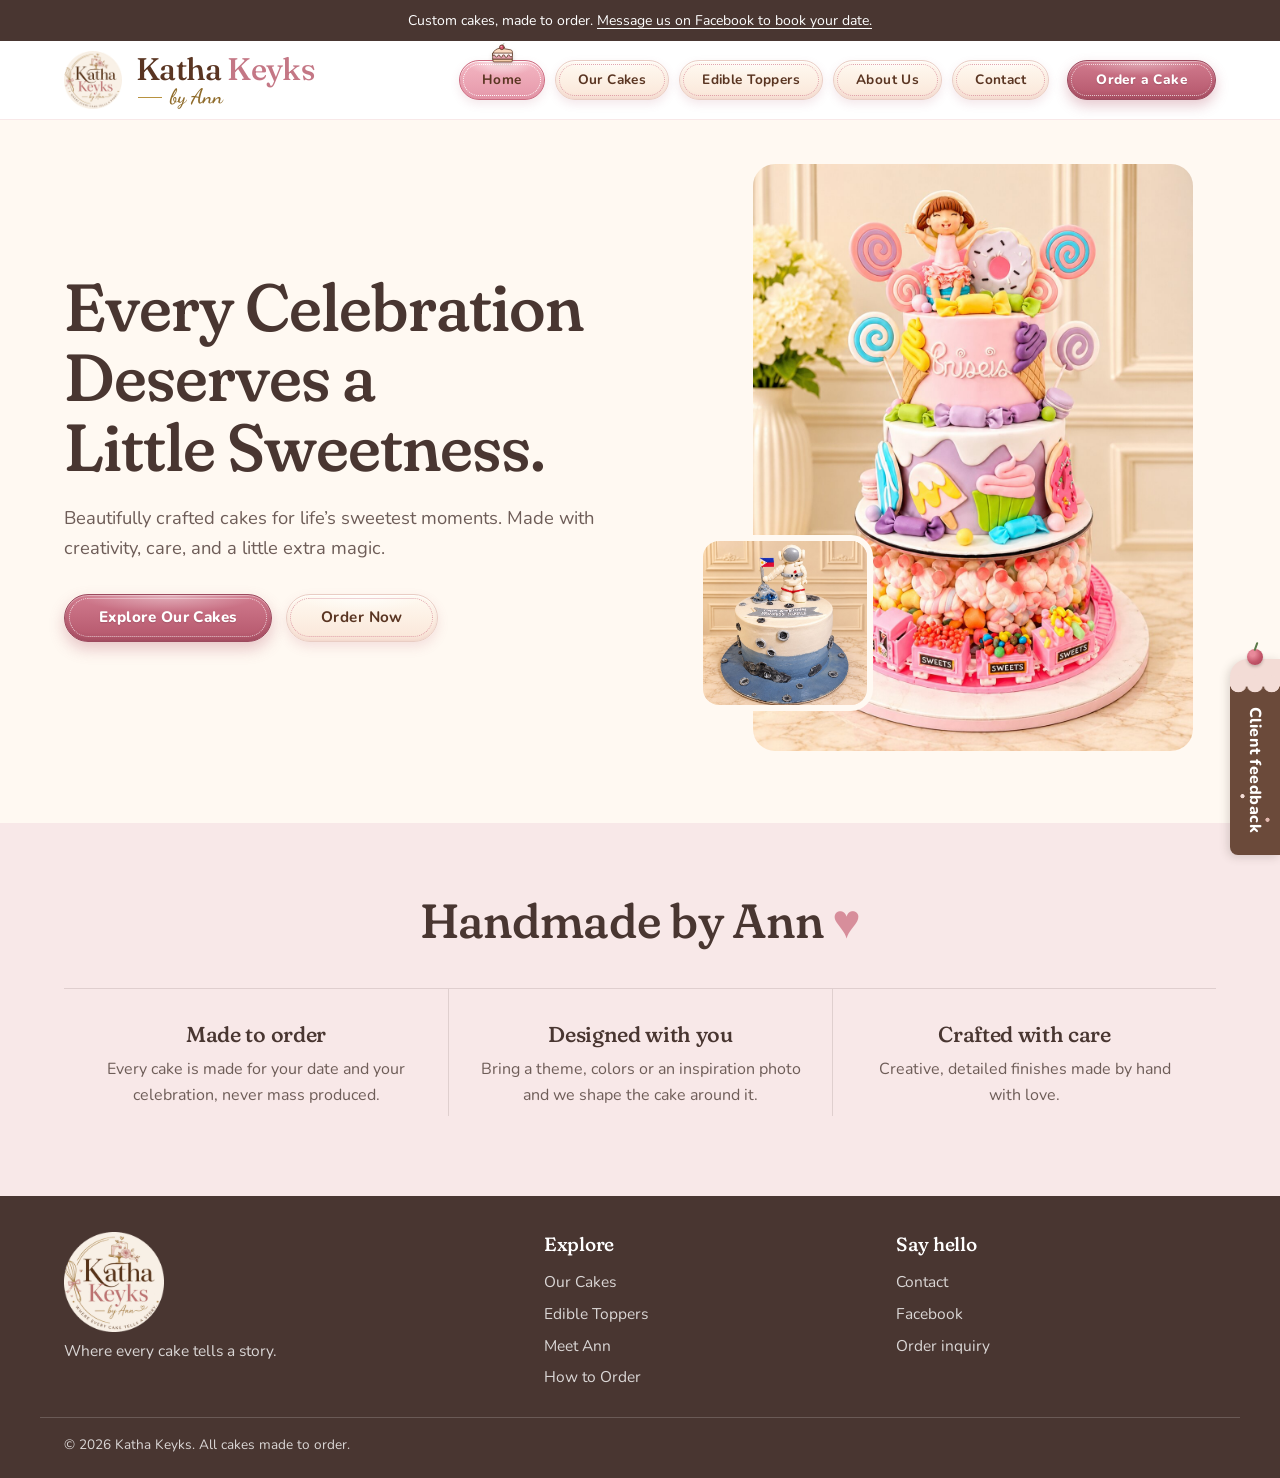
==== commit 8934e073: "Update index.html" ====
--- a/index.html
+++ b/index.html
@@ -13,6 +13,122 @@
 <link rel="preconnect" href="https://fonts.gstatic.com" crossorigin>
 <link href="https://fonts.googleapis.com/css2?family=Dancing+Script:wght@600&family=Fraunces:opsz,wght,SOFT@9..144,400..600,0..100&family=Nunito:wght@400;600;700;800&display=swap" rel="stylesheet">
 <link rel="stylesheet" href="styles.css">
+<style id="frosted-nav">
+/* ===== Katha Keyks navigation: soft glazed pills with a fine piped-pearl edge ===== */
+@property --c1{syntax:'<color>';inherits:false;initial-value:#FFFAF1}
+@property --c2{syntax:'<color>';inherits:false;initial-value:#FAE6D8}
+header{--np-choc:#5A3522;--np-cream:#FFFBF5;--np-edge:#EBCFCB;--np-rose:#B4596E}
+header .nav{position:relative}
+header .menu{gap:10px;justify-content:flex-end}
+header .menu li{margin:0}
+
+/* one shape for every item */
+header .menu a:not(.btn),header .menu a.btn{
+  --c1:#FFFAF1;--c2:#FAE6D8;--edge:#E9CDC4;--bead:rgba(212,130,148,.7);
+  position:relative;display:inline-flex;align-items:center;justify-content:center;box-sizing:border-box;
+  height:40px;padding:0 22px;border-radius:999px;
+  font:700 .85rem/1 var(--sans);letter-spacing:.03em;text-transform:none;white-space:nowrap;text-decoration:none;
+  color:var(--np-choc);border:1px solid var(--edge);
+  background:
+    radial-gradient(ellipse 60% 100% at 50% 0,rgba(255,255,255,.7),rgba(255,255,255,0) 72%) 0 0/100% 55% no-repeat,
+    linear-gradient(180deg,var(--c1),var(--c2));
+  box-shadow:inset 0 1px 0 rgba(255,255,255,.85),inset 0 -2px 4px rgba(180,89,110,.1),0 4px 10px rgba(180,89,110,.14);
+  transition:transform .3s cubic-bezier(.22,.8,.3,1),--c1 .3s ease,--c2 .3s ease,border-color .3s ease,box-shadow .3s ease}
+header .menu a:not(.btn)::after,header .menu a.btn::after{content:none;display:none}
+
+/* fine piped-pearl line just inside the edge */
+header .menu a:not(.btn)::before,header .menu a.btn::before{
+  content:"";display:block;position:absolute;inset:3px;border-radius:999px;pointer-events:none;
+  border:1.5px dotted var(--bead);transition:border-color .3s ease}
+
+header .menu a:not(.btn):hover,header .menu a:not(.btn):focus-visible{
+  --c1:#FBD9DE;--c2:#EFB2BF;--edge:#DB93A3;--bead:rgba(180,89,110,.75);transform:translateY(-2px);
+  box-shadow:inset 0 1px 0 rgba(255,255,255,.8),inset 0 -2px 4px rgba(180,89,110,.14),0 9px 15px rgba(196,119,133,.28)}
+header .menu a:not(.btn):focus-visible,header .menu a.btn:focus-visible{outline:2px solid var(--np-rose);outline-offset:3px}
+
+/* active page: richer strawberry glaze, white pearls */
+header .menu a[aria-current="page"]:not(.btn){--c1:#F4B6C2;--c2:#E598AA;--edge:#CC6B80;--bead:rgba(255,255,255,.95)}
+
+/* primary CTA: glossy dusty rose */
+header .menu a.btn{
+  --c1:#D17B8E;--c2:#B4566B;--edge:#9C4A5E;--bead:rgba(255,255,255,.7);
+  margin-left:8px;padding:0 28px;color:#fff;font-weight:800;text-shadow:0 1px 1px rgba(90,35,50,.25);
+  background:
+    radial-gradient(ellipse 60% 100% at 50% 0,rgba(255,255,255,.4),rgba(255,255,255,0) 72%) 0 0/100% 55% no-repeat,
+    linear-gradient(180deg,var(--c1),var(--c2));
+  box-shadow:inset 0 1px 0 rgba(255,255,255,.38),inset 0 -3px 5px rgba(90,35,50,.2),0 6px 13px rgba(180,89,110,.32)}
+header .menu a.btn:hover,header .menu a.btn:focus-visible{--c1:#C46379;--c2:#9C4A5E;--edge:#8A3F52;transform:translateY(-2px);
+  box-shadow:inset 0 1px 0 rgba(255,255,255,.38),inset 0 -3px 5px rgba(90,35,50,.22),0 10px 18px rgba(156,74,94,.38)}
+
+/* burger */
+header .burger{width:52px;height:40px;padding:0;border-radius:999px;color:var(--np-choc);
+  flex-direction:column;align-items:center;justify-content:center;gap:4px;
+  border:1px solid #E9CDC4;
+  background:radial-gradient(ellipse 60% 100% at 50% 0,rgba(255,255,255,.7),rgba(255,255,255,0) 72%) 0 0/100% 55% no-repeat,linear-gradient(180deg,#FFFAF1,#FAE6D8);
+  box-shadow:inset 0 1px 0 rgba(255,255,255,.85),inset 0 -2px 4px rgba(180,89,110,.1),0 4px 10px rgba(180,89,110,.14);transition:transform .3s ease}
+header .burger span{width:18px;margin:0;border-radius:2px;background:var(--np-choc)}
+header .burger:hover{transform:translateY(-2px)}
+header .burger:focus-visible{outline:2px solid var(--np-rose);outline-offset:3px}
+header .burger[aria-expanded="true"] span:nth-child(1){transform:translateY(6px) rotate(45deg)}
+header .burger[aria-expanded="true"] span:nth-child(3){transform:translateY(-6px) rotate(-45deg)}
+
+@media (min-width:961px) and (max-width:1120px){
+  header .menu{gap:6px}
+  header .menu a:not(.btn){padding:0 15px;font-size:.8rem}
+  header .menu a.btn{padding:0 20px;font-size:.8rem;margin-left:2px}
+}
+
+@media (max-width:960px){
+  header .burger{display:flex}
+  header .menu{top:calc(100% + 8px);left:12px;right:12px;z-index:60;
+    flex-direction:row;flex-wrap:wrap;align-items:center;justify-content:center;gap:12px 10px;padding:24px 16px;
+    background:var(--np-cream);border:1px solid var(--np-edge);border-radius:24px;box-shadow:0 12px 28px rgba(90,53,34,.14)}
+  header .menu li,header .menu li:last-child{padding:0;border:0}
+  header .menu li:last-child{flex-basis:100%;display:flex;justify-content:center;margin-top:4px}
+  header .menu a:not(.btn){padding:0 24px}
+  header .menu a.btn{margin-left:0;padding:0 38px}
+}
+
+/* call-to-action buttons (main content): same glazed pill + pearl edge as the navigation */
+main .btn.btn,.fb .btn.btn{
+  --c1:#FFFAF1;--c2:#FAE6D8;--edge:#E9CDC4;--bead:rgba(212,130,148,.7);
+  position:relative;box-sizing:border-box;height:48px;padding:0 34px;border-radius:999px;
+  font:700 .95rem/1 var(--sans);letter-spacing:.03em;text-decoration:none;white-space:nowrap;
+  color:#5A3522;border:1px solid var(--edge);
+  background:
+    radial-gradient(ellipse 60% 100% at 50% 0,rgba(255,255,255,.7),rgba(255,255,255,0) 72%) 0 0/100% 55% no-repeat,
+    linear-gradient(180deg,var(--c1),var(--c2));
+  box-shadow:inset 0 1px 0 rgba(255,255,255,.85),inset 0 -2px 4px rgba(180,89,110,.1),0 5px 12px rgba(180,89,110,.15);
+  transition:transform .3s cubic-bezier(.22,.8,.3,1),--c1 .3s ease,--c2 .3s ease,border-color .3s ease,box-shadow .3s ease}
+main .btn.btn::before,.fb .btn.btn::before{content:"";display:block;position:absolute;inset:3.5px;border-radius:999px;pointer-events:none;border:1.5px dotted var(--bead)}
+main .btn.btn-sm,.fb .btn.btn-sm{height:40px;padding:0 24px;font-size:.88rem}
+main .btn.btn-sm::before,.fb .btn.btn-sm::before{inset:3px}
+main .btn.btn:not(.btn-fill):hover{--c1:#FBD9DE;--c2:#EFB2BF;--edge:#DB93A3;--bead:rgba(180,89,110,.75);color:#5A3522;transform:translateY(-2px);
+  box-shadow:inset 0 1px 0 rgba(255,255,255,.8),inset 0 -2px 4px rgba(180,89,110,.14),0 10px 16px rgba(196,119,133,.28)}
+main .btn.btn-fill,.fb .btn.btn-fill{
+  --c1:#D17B8E;--c2:#B4566B;--edge:#9C4A5E;--bead:rgba(255,255,255,.7);
+  color:#fff;font-weight:800;text-shadow:0 1px 1px rgba(90,35,50,.25);
+  background:
+    radial-gradient(ellipse 60% 100% at 50% 0,rgba(255,255,255,.4),rgba(255,255,255,0) 72%) 0 0/100% 55% no-repeat,
+    linear-gradient(180deg,var(--c1),var(--c2));
+  box-shadow:inset 0 1px 0 rgba(255,255,255,.38),inset 0 -3px 5px rgba(90,35,50,.2),0 7px 15px rgba(180,89,110,.32)}
+main .btn.btn-fill:hover{--c1:#C46379;--c2:#9C4A5E;--edge:#8A3F52;color:#fff;transform:translateY(-2px);
+  box-shadow:inset 0 1px 0 rgba(255,255,255,.38),inset 0 -3px 5px rgba(90,35,50,.22),0 11px 19px rgba(156,74,94,.38)}
+main .btn.btn:focus-visible,.fb .btn.btn:focus-visible{outline:2px solid #B4596E;outline-offset:3px}
+@media (max-width:480px){main .btn.btn:not(.btn-sm){height:46px;padding:0 26px;font-size:.92rem}}
+
+/* cake slice that follows the hovered / active pill (desktop only) */
+.chef-hat{display:none}
+@media (min-width:961px){
+  header .menu{position:relative}
+  header .menu .chef-hat{display:block;position:absolute;left:0;top:0;width:25px;height:22px;margin:0;padding:0;border:0;list-style:none;
+    z-index:3;pointer-events:none;opacity:0;transform:translate(0,0);
+    filter:drop-shadow(0 2px 2px rgba(90,53,34,.18))}
+  header .menu .chef-hat.is-ready{opacity:1}
+  header .menu .chef-hat.is-moving{transition:transform .5s cubic-bezier(.34,1.35,.5,1)}
+  header .menu .chef-hat svg{display:block;width:100%;height:100%}
+}
+</style>
 </head>
 <body>
 <div class="announce">Custom cakes, made to order. <a href="https://www.facebook.com/cakeliciousph" target="_blank" rel="noopener">Message us on Facebook to book your date.</a></div>
@@ -94,6 +210,37 @@
 </aside>
 <script src="main.js"></script>
 <script>
+(function(){
+var menu=document.getElementById('menu');if(!menu)return;
+var mq=window.matchMedia('(min-width:961px)');
+var hat=document.createElement('li');hat.className='chef-hat';hat.setAttribute('aria-hidden','true');
+hat.innerHTML='<svg viewBox="0 0 32 28" xmlns="http://www.w3.org/2000/svg" focusable="false"><g stroke="#5A3522" stroke-width="1" stroke-linejoin="round" stroke-linecap="round"><path d="M3.9 23H28.5V25.5Q28.5 26.7 27.3 26.7H5.1Q3.9 26.7 3.9 25.5Z" fill="#F4CDAA"/><path d="M3.9 16.5H28.5V23H3.9Z" fill="#E8A3B2"/><path d="M4 15.5C4.6 12 8.4 9.8 13.4 9L26.4 11.2C28.6 11.7 29 13.6 28.6 15.5Z" fill="#FBD9C0"/><path d="M3.7 15.4H28.7V18.4Q28.7 20.2 26.9 20.2 25.1 20.2 25.1 18.6 25.1 17.7 23.8 17.7 22.5 17.7 22.5 18.9 22.5 20.9 20.7 20.9 18.9 20.9 18.9 19 18.9 17.7 17.4 17.7 15.9 17.7 15.9 19.2 15.9 20.7 14.3 20.7 12.7 20.7 12.7 19.2 12.7 18 11.3 18 9.9 18 9.9 19.2 9.9 20.4 8.2 20.4 6.5 20.4 6.5 18.8 6.5 17.9 5.2 17.9 3.7 17.9 3.7 18.4Z" fill="#FFF3F2"/><path d="M15.6 8.6C15.4 6 16.2 4.4 17.4 3.4" fill="none" stroke="#5C7A4A"/><circle cx="15.2" cy="8" r="3" fill="#D9566E" stroke="#5A3522"/></g><circle cx="14.3" cy="7" r=".8" fill="#fff" opacity=".8"/></svg>';
+menu.insertBefore(hat,menu.firstChild);
+var links=[].slice.call(menu.querySelectorAll('a'));
+function home(){return menu.querySelector('a[aria-current="page"]');}
+function place(a,lift){
+  if(!a||!mq.matches){hat.classList.remove('is-ready');return;}
+  var x=a.offsetLeft+a.offsetWidth/2-hat.offsetWidth/2;
+  var y=a.offsetTop-hat.offsetHeight+3-(lift?2:0);
+  hat.style.transform='translate('+Math.round(x)+'px,'+Math.round(y)+'px)';
+  hat.classList.add('is-ready');
+}
+function rest(){place(home(),false);}
+function init(){rest();requestAnimationFrame(function(){requestAnimationFrame(function(){hat.classList.add('is-moving');});});}
+links.forEach(function(a){
+  a.addEventListener('mouseenter',function(){place(a,true);});
+  a.addEventListener('focus',function(){place(a,true);});
+  a.addEventListener('blur',rest);
+});
+menu.addEventListener('mouseleave',rest);
+window.addEventListener('resize',function(){hat.classList.remove('is-moving');rest();requestAnimationFrame(function(){hat.classList.add('is-moving');});});
+window.addEventListener('load',init);
+if(document.fonts&&document.fonts.ready)document.fonts.ready.then(function(){hat.classList.remove('is-moving');rest();requestAnimationFrame(function(){hat.classList.add('is-moving');});});
+init();
+})();
+</script>
+
+<script>
 (function(){var fb=document.getElementById('fb');if(!fb)return;var t=fb.querySelector('.fb-tab');
 function set(o){fb.classList.toggle('is-open',o);t.setAttribute('aria-expanded',o);}
 t.addEventListener('click',function(){set(!fb.classList.contains('is-open'));});
--- a/styles.css
+++ b/styles.css
@@ -46,7 +46,7 @@
 .announce a{text-decoration:underline;text-underline-offset:3px}
 header{position:sticky;top:env(safe-area-inset-top,0px);z-index:20;background:rgba(255,255,255,.94);backdrop-filter:blur(10px);border-bottom:1px solid var(--blush)}
 body::before{content:"";position:fixed;inset:0 0 auto;height:env(safe-area-inset-top,0px);background:var(--white);z-index:30}
-.nav{display:flex;flex-direction:column;align-items:center;padding:18px 0 12px;gap:10px}
+.nav{display:flex;align-items:center;justify-content:space-between;padding:10px 24px;gap:24px}
 .logo{font-family:var(--serif);font-weight:600;font-size:2.2rem;letter-spacing:-.02em;text-decoration:none;line-height:1;color:var(--cocoa)}
 .logo span{color:var(--rose-warm)}
 .menu{display:flex;align-items:center;justify-content:center;gap:32px;list-style:none;margin:0;padding:0}
@@ -113,7 +113,8 @@
 
 /* about */
 .about-grid{display:grid;grid-template-columns:1fr 1fr;gap:72px;align-items:center}
-.about .ph{aspect-ratio:1}
+.about-photo{position:relative;width:100%;max-width:520px;justify-self:center}
+.about-photo .ph{aspect-ratio:3/4}
 .aw-title{margin:30px 0 4px;font-size:1.15rem}
 .awards{list-style:none;margin:0;padding:0}
 .awards li{padding:14px 0;border-top:1px solid var(--line);font-size:.97rem;color:var(--text-soft)}
@@ -168,7 +169,7 @@
 dialog{border:0;background:transparent;padding:0;max-width:92vw;max-height:92vh;overflow:visible}
 dialog::backdrop{background:rgba(73,54,49,.85)}
 dialog img{max-height:86vh;max-width:92vw;border-radius:14px;object-fit:contain}
-dialog button{position:absolute;top:-44px;right:0;background:var(--cream);border:0;border-radius:999px;width:36px;height:36px;font-size:1.2rem;cursor:pointer;color:var(--cocoa)}
+#lb>button{position:absolute;top:-44px;right:0;background:var(--cream);border:0;border-radius:999px;width:36px;height:36px;font-size:1.2rem;cursor:pointer;color:var(--cocoa)}
 
 /* one entrance moment: hero */
 @keyframes rise{from{opacity:0;transform:translateY(18px)}to{opacity:1;transform:none}}
@@ -179,7 +180,7 @@
 
 /* responsive */
 @media (max-width:960px){
-  .nav{flex-direction:row;justify-content:space-between;padding:0;height:68px}
+  .nav{flex-direction:row;justify-content:space-between;padding:0 24px;height:68px}
   .logo{font-size:1.5rem}
   .why-grid{grid-template-columns:1fr}.why-item,.why-item+.why-item{border-left:0;padding:24px 0 8px}.why-item+.why-item{border-top:1px solid var(--line)}
   section{padding:72px 0}
@@ -313,3 +314,93 @@
 .cake-cta{min-height:260px;padding:32px;align-self:stretch}
 @media (max-width:960px){.cake-grid,#cake-grid{grid-template-columns:repeat(2,1fr);gap:18px}}
 @media (max-width:560px){.cake-grid,#cake-grid{grid-template-columns:1fr}.cake-cta{min-height:0;padding:28px 24px}}
+
+/* header brand: logo + stylized wordmark */
+.brand-link{display:flex;align-items:center;gap:14px;flex:none}
+.logo.brand-link img{height:58px}
+.brand-link .brand{display:flex;flex-direction:column;gap:3px}
+.brand-link .brand-name{font:500 1.95rem/1 var(--serif);letter-spacing:-.02em;color:#5A3522}
+.brand-link .brand-name b{font-weight:500;color:var(--rose-warm)}
+.brand-link .brand-by{display:flex;align-items:center;gap:8px;font:600 1.3rem/1 var(--script);letter-spacing:0;color:#8F6B2A;padding-left:2px}
+.brand-link .brand-by::before{content:"";width:24px;height:1px;background:#B8923F}
+@media (min-width:961px) and (max-width:1120px){.menu{gap:20px}.brand-link .brand-name{font-size:1.65rem}}
+@media (max-width:960px){.logo.brand-link img{height:48px}.brand-link{gap:10px}.brand-link .brand-name{font-size:1.45rem}.brand-link .brand-by{font-size:1.1rem}.brand-link .brand-by::before{width:16px}}
+@media (max-width:380px){.brand-link .brand-by{display:none}.brand-link .brand-name{font-size:1.3rem}}
+
+/* about photo: caption badge */
+.ph-badge{position:absolute;right:14px;bottom:14px;max-width:calc(100% - 28px);margin:0;padding:8px 16px;border-radius:999px;background:rgba(255,249,242,.95);border:1px solid var(--line);box-shadow:0 6px 18px rgba(73,54,49,.18);font:700 .82rem/1.25 var(--sans);color:var(--cocoa)}
+@media (max-width:960px){.about-photo{max-width:420px;margin:0 auto}}
+
+
+/* =========================================================
+   ABOUT PAGE: one-screen spread (photo + story + awards)
+   ========================================================= */
+:root{--gold:#B8923F;--gold-deep:#8F6B2A;--champagne:#F3E3BF;--champagne-soft:#FBF3E2}
+
+.ab{position:relative;padding:56px 0 64px;overflow:clip;background:
+  radial-gradient(55% 60% at 4% 0%,rgba(248,232,232,.95),transparent 70%),
+  radial-gradient(40% 40% at 100% 100%,rgba(243,227,191,.45),transparent 70%),var(--cream)}
+.ab-grid{display:grid;grid-template-columns:minmax(0,.95fr) minmax(0,1.05fr);gap:72px;align-items:stretch}
+
+/* photo: original file, uncropped (frame is exactly 3:4) */
+.ab-photo{position:relative;width:100%;max-width:470px;justify-self:center;align-self:center;margin:0;animation:rise 1s both}
+.ab-photo::before{content:"";position:absolute;inset:0;border:1.5px solid var(--gold);border-radius:32px;transform:translate(16px,16px);opacity:.8}
+.ab-frame{position:relative;z-index:1;padding:12px 12px 0;background:var(--white);border-radius:28px;
+  box-shadow:0 2px 0 rgba(184,146,63,.25),0 30px 60px -22px rgba(73,54,49,.4),0 8px 16px -8px rgba(73,54,49,.18)}
+.ab-frame img{display:block;width:100%;height:auto;aspect-ratio:3/4;object-fit:cover;border-radius:18px}
+.ab-frame figcaption{padding:11px 8px 13px;text-align:center;font:600 .88rem/1.35 var(--sans);color:var(--text-soft)}
+
+/* copy column */
+.ab-copy{display:flex;flex-direction:column;justify-content:center}
+.ab-script{display:block;font:600 clamp(1.7rem,2.6vw,2.15rem)/1.1 var(--script);color:var(--gold-deep);margin:0 0 8px}
+.ab-copy h2{font-size:clamp(2.1rem,3.9vw,3.2rem);line-height:1.05;letter-spacing:-.02em;max-width:16ch}
+.ab-copy .lede{font:400 1.14rem/1.5 var(--serif);color:var(--cocoa);max-width:50ch;margin:16px 0 0}
+.ab-story{margin-top:14px;display:grid;gap:10px;color:var(--text-soft);font-size:1rem;line-height:1.6;max-width:58ch}
+.ab-story strong{color:var(--cocoa)}
+
+/* awards: three plaques, gold one leads */
+.ab-awards{list-style:none;margin:26px 0 0;padding:0;display:grid;grid-template-columns:1.25fr 1fr 1fr;gap:12px}
+.ab-awards li{position:relative;display:flex;flex-direction:column;gap:3px;padding:14px 15px 15px;background:var(--white);border:1px solid rgba(184,146,63,.4);border-radius:16px;font-size:.86rem;line-height:1.35;color:var(--text-soft)}
+.ab-awards .yr{font:500 1.9rem/1 var(--serif);letter-spacing:-.03em;color:var(--gold-deep);margin-bottom:4px}
+.ab-awards strong{font:600 .98rem/1.25 var(--serif);color:var(--cocoa)}
+.ab-awards em{font-style:normal;font-weight:700;color:var(--cocoa)}
+.ab-awards a{text-decoration:underline;text-decoration-color:var(--gold);text-underline-offset:3px}
+.ab-awards a:hover{color:var(--rose-warm)}
+.ab-awards .gold{background:linear-gradient(155deg,#FCF3DC,#F1DCAC);border-color:var(--gold);box-shadow:0 14px 30px -18px rgba(143,107,42,.6)}
+.ab-awards .gold .yr{font-size:2.3rem}
+.ab-awards .gold strong{font-size:1.1rem}
+.ab-medal{position:absolute;top:12px;right:12px;width:26px;height:34px;color:var(--gold)}
+.ab-awards .gold .ab-medal{width:32px;height:42px}
+.ab-awards .silver .ab-medal{color:#9A8F8A}
+
+.ab-sign{display:flex;align-items:center;gap:14px;margin:22px 0 0}
+.ab-sign::before{content:"";width:40px;height:1.5px;background:var(--gold)}
+.ab-sign span{font:600 2.1rem/1 var(--script);color:var(--gold-deep)}
+
+/* tighten the band that follows so the page stays short */
+.ab+.why{padding:44px 0 52px}
+.ab+.why .why-h{margin-bottom:24px}
+.ab+.why .why-item{padding-top:20px}
+
+@media (max-width:960px){
+  .ab{padding:48px 0 56px}
+  .ab-grid{gap:48px}
+  .ab-awards{grid-template-columns:1fr 1fr}
+  .ab-awards .gold{grid-column:1/-1}
+}
+@media (max-width:860px){
+  .ab-grid{grid-template-columns:1fr;gap:44px}
+  .ab-photo{max-width:360px;margin-right:auto;margin-left:auto}
+  .ab-photo::before{transform:translate(12px,12px)}
+  .ab-copy h2{max-width:none}
+}
+/* phones: awards become a swipeable row so the page doesn't grow long */
+@media (max-width:560px){
+  .ab{padding:36px 0 44px}
+  .ab-photo{max-width:calc(100% - 14px);margin-left:0}
+  .ab-awards{display:flex;gap:10px;overflow-x:auto;scroll-snap-type:x mandatory;margin:22px -18px 0;padding:2px 18px 10px;-webkit-overflow-scrolling:touch;scrollbar-width:none}
+  .ab-awards::-webkit-scrollbar{display:none}
+  .ab-awards li{flex:0 0 78%;scroll-snap-align:start}
+  .ab-awards .gold{flex-basis:84%}
+  .ab+.why{padding:36px 0 40px}
+}
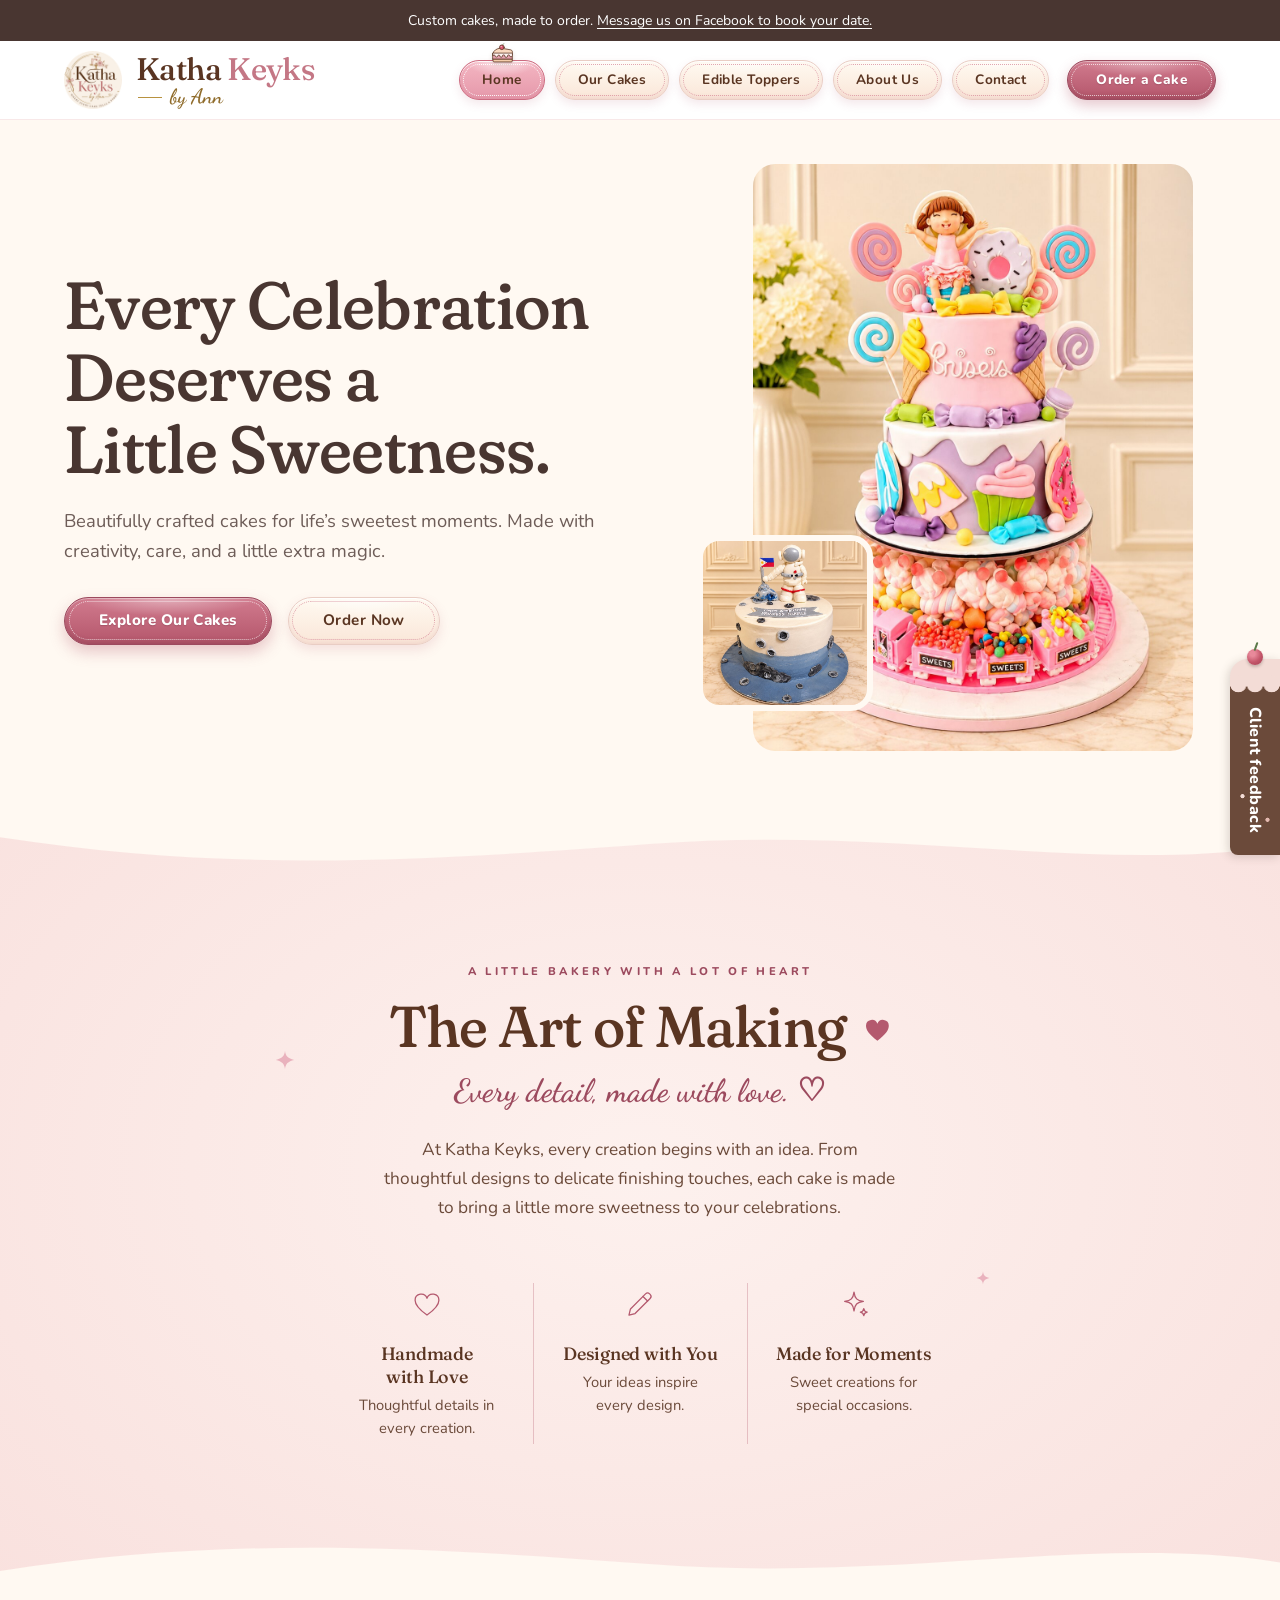
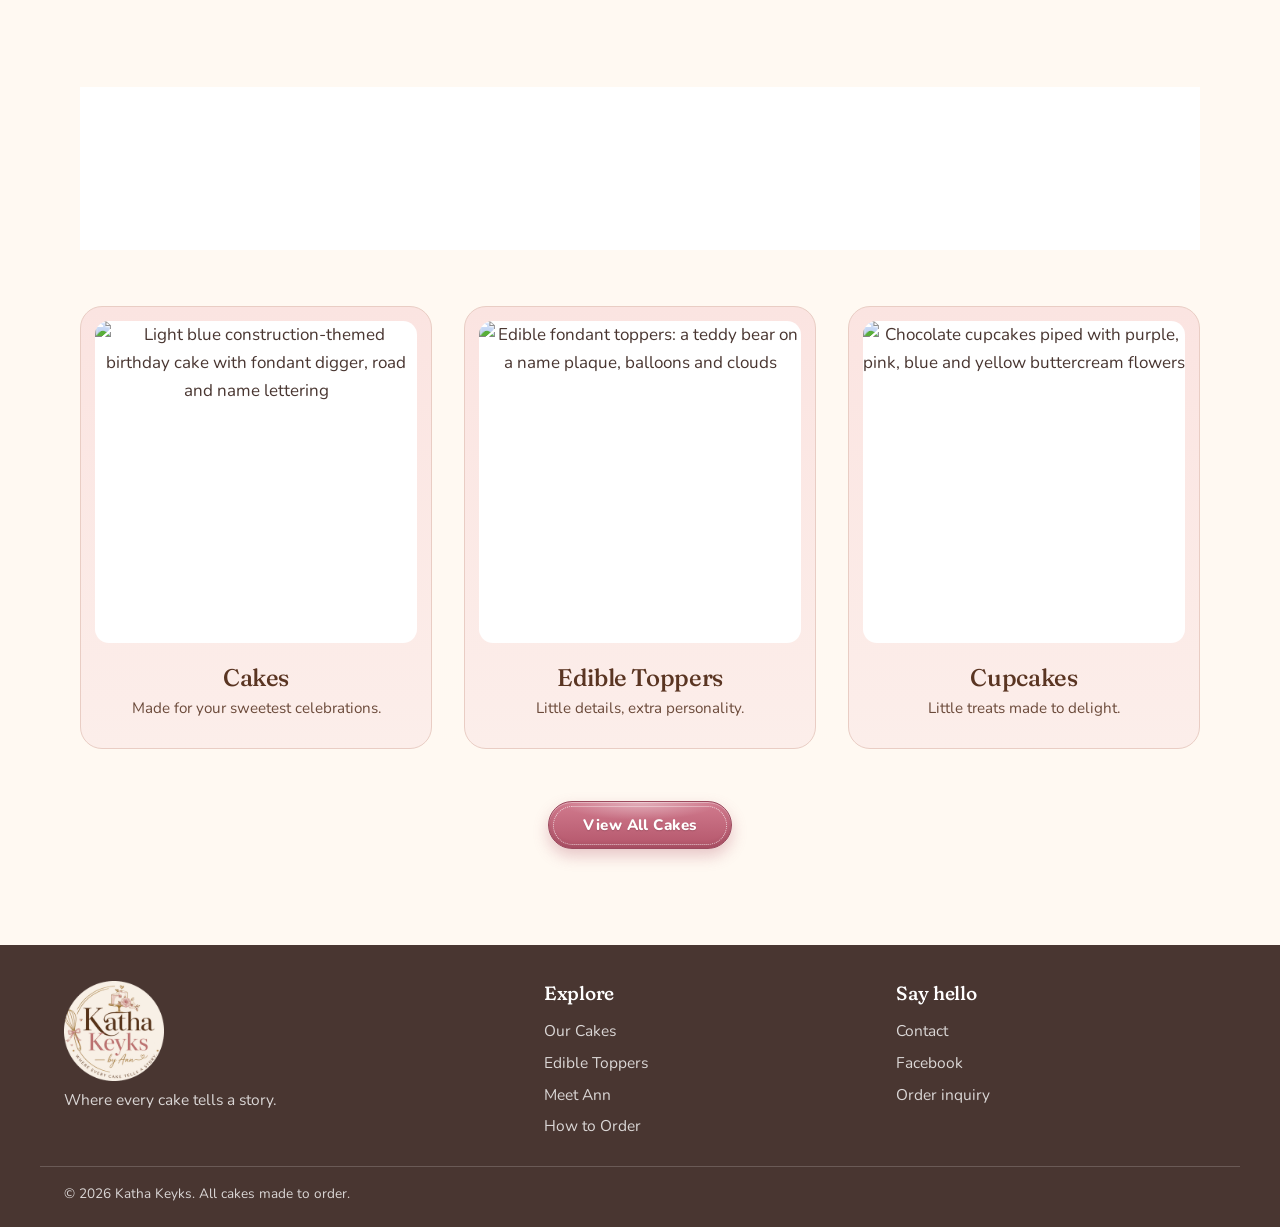
==== commit a4407003: "Update index.html" ====
--- a/index.html
+++ b/index.html
@@ -129,6 +129,86 @@
   header .menu .chef-hat svg{display:block;width:100%;height:100%}
 }
 </style>
+<style id="kk-refine">
+/* ===== Katha Keyks homepage refinement (scoped; kk- prefix avoids clashing with styles.css) ===== */
+:root{--kk-choc:#5A3522;--kk-rose:#B4596E;--kk-rose-text:#9C4A5E;--kk-blush:#FBEAE6;--kk-cream:#FFF9F2;--kk-line:#E9CDC4}
+@media (prefers-reduced-motion:no-preference){html{scroll-behavior:smooth}}
+
+/* hero: type hierarchy + CTA rhythm only (layout and photos untouched) */
+.hero h1{text-wrap:balance;line-height:1.08;letter-spacing:-.01em}
+.hero .lede{max-width:34em;line-height:1.65;text-wrap:pretty}
+.hero .cta-row{display:flex;flex-wrap:wrap;gap:14px 16px;align-items:center}
+@media (max-width:640px){.hero .cta-row .btn{flex:1 1 100%;justify-content:center;text-align:center}}
+
+.kk-wrap{width:min(1120px,100% - 48px);margin-inline:auto}
+.kk-eyebrow{margin:0 0 18px;font:800 .78rem/1.4 var(--sans,'Nunito',sans-serif);letter-spacing:.22em;text-transform:uppercase;color:var(--kk-rose-text)}
+.kk-display{margin:0;font-family:'Fraunces',Georgia,serif;font-weight:500;font-variation-settings:'SOFT' 60;font-size:clamp(2.7rem,6.4vw,4.9rem);line-height:1.04;letter-spacing:-.015em;color:var(--kk-choc);text-wrap:balance}
+.kk-display--md{font-size:clamp(2.1rem,4.4vw,3.2rem)}
+.kk-script{margin:14px 0 0;font:600 clamp(1.5rem,3vw,2rem)/1.3 'Dancing Script',cursive;color:var(--kk-rose-text)}
+.kk-sub,.kk-intro{margin:0 auto;max-width:34em;font:400 1.08rem/1.7 var(--sans,'Nunito',sans-serif);color:#6B4A3A;text-wrap:pretty}
+.kk-divider{display:flex;align-items:center;justify-content:center;gap:16px;margin:28px auto}
+.kk-divider span{display:block;width:64px;height:1px;background:linear-gradient(90deg,transparent,var(--kk-rose));opacity:.7}
+.kk-divider span:last-child{transform:scaleX(-1)}
+.kk-divider svg{width:15px;height:14px;fill:var(--kk-rose);stroke:none}
+
+/* The Art of Making: blush section with soft wavy edges */
+.kk-art{position:relative;background:radial-gradient(ellipse 70% 80% at 50% 45%,#FDF1EE 0,#F9E1DE 100%);padding:clamp(96px,11vw,152px) 0;text-align:center}
+.kk-art::before,.kk-art::after{content:"";position:absolute;left:0;right:0;height:clamp(28px,4vw,56px);background:url("data:image/svg+xml,%3Csvg xmlns='http://www.w3.org/2000/svg' viewBox='0 0 1440 60' preserveAspectRatio='none'%3E%3Cpath fill='%23FFF9F2' d='M0 0H1440V28C1230 62 1010 4 730 26S250 58 0 18Z'/%3E%3C/svg%3E") center/100% 100% no-repeat;pointer-events:none}
+.kk-art::before{top:-1px}.kk-art::after{bottom:-1px;transform:scaleY(-1)}
+.kk-art-in{position:relative;max-width:760px}
+.kk-art .kk-eyebrow{font-size:.7rem;letter-spacing:.3em}
+.kk-art .kk-display{font-size:clamp(2.4rem,5vw,3.6rem)}
+.kk-h{width:.5em;height:.46em;fill:var(--kk-rose);vertical-align:.08em;margin-left:.1em}
+.kk-art .kk-intro{margin-top:22px;max-width:30em}
+.kk-spark{position:absolute;width:20px;height:20px;fill:#E7A9B6;opacity:.85}
+.kk-spark--l{left:2%;top:18%}.kk-spark--r{right:4%;top:64%;width:14px;height:14px}
+.kk-values{list-style:none;margin:clamp(44px,5vw,60px) auto 0;padding:0;display:grid;grid-template-columns:repeat(3,1fr);max-width:640px}
+.kk-values li{padding:4px clamp(10px,2.4vw,28px)}
+.kk-values li+li{border-left:1px solid rgba(180,89,110,.3)}
+.kk-ico{display:inline-grid;place-items:center;width:34px;height:34px;color:var(--kk-rose)}
+.kk-ico svg{width:100%;height:100%;fill:none;stroke:currentColor;stroke-width:1.5;stroke-linecap:round;stroke-linejoin:round}
+.kk-values h3{margin:12px 0 6px;font:500 1.12rem/1.3 'Fraunces',Georgia,serif;color:var(--kk-choc)}
+.kk-values p{margin:0 auto;max-width:14em;font:400 .92rem/1.55 var(--sans,'Nunito',sans-serif);color:#6B4A3A}
+
+/* Explore Our Creations */
+.kk-create{background:var(--kk-cream);padding:clamp(64px,8vw,104px) 0 clamp(64px,8vw,96px)}
+.kk-head{text-align:center;margin-bottom:clamp(36px,5vw,56px)}
+.kk-head .kk-sub{margin-top:14px}
+.kk-flank{display:flex;align-items:center;justify-content:center;gap:clamp(12px,2vw,24px)}
+.kk-flank .kk-line{flex:1 1 40px;max-width:150px;height:1px;background:linear-gradient(90deg,transparent,var(--kk-rose));opacity:.55}
+.kk-flank .kk-line:last-of-type{transform:scaleX(-1)}
+.kk-flank>span:not(.kk-line){white-space:nowrap}
+.kk-spark--s{position:static;flex:none;width:18px;height:18px}
+.kk-cards{display:grid;grid-template-columns:repeat(3,1fr);gap:clamp(18px,2.6vw,32px)}
+.kk-card{position:relative;text-align:center;padding:clamp(10px,1.4vw,14px) clamp(10px,1.4vw,14px) clamp(22px,2.4vw,28px);background:linear-gradient(180deg,#FBE4E1,#FCEEEA);border:1px solid var(--kk-line);border-radius:22px;transition:transform .35s cubic-bezier(.22,.8,.3,1),box-shadow .35s}
+.kk-media{aspect-ratio:1/1;overflow:hidden;border-radius:14px;background:#fff}
+.kk-media img{display:block;width:100%;height:100%;object-fit:cover;transition:transform .7s cubic-bezier(.22,.8,.3,1)}
+.kk-card h3{margin:20px 0 4px;font:500 clamp(1.25rem,2vw,1.5rem)/1.25 'Fraunces',Georgia,serif;color:var(--kk-choc)}
+.kk-card p{margin:0 0 12px;font:400 .95rem/1.55 var(--sans,'Nunito',sans-serif);color:#6B4A3A}
+.kk-title{color:inherit;text-decoration:none;transition:color .25s}
+.kk-title::after{content:"";position:absolute;inset:0;border-radius:22px}
+.kk-title:focus-visible{outline:2px solid var(--kk-rose);outline-offset:-4px}
+.kk-card:hover{box-shadow:0 10px 24px rgba(180,89,110,.14)}
+.kk-card:hover .kk-media img{transform:scale(1.05)}
+.kk-card:hover .kk-title{color:var(--kk-rose-text)}
+.kk-card p{margin-bottom:0}
+.kk-all{display:flex;justify-content:center;margin-top:clamp(36px,5vw,52px)}
+main .btn.btn.kk-cta{font-family:'Nunito',system-ui,sans-serif;font-weight:800;font-size:.95rem;line-height:1}
+
+/* gentle fade-in (only when JS runs and motion is allowed) */
+.kk-js [data-kk-reveal]{opacity:0;transform:translateY(14px);transition:opacity .8s ease,transform .8s cubic-bezier(.22,.8,.3,1)}
+.kk-js [data-kk-reveal].is-in{opacity:1;transform:none}
+.kk-js .kk-card:nth-child(2){transition-delay:.1s}.kk-js .kk-card:nth-child(3){transition-delay:.2s}
+
+@media (max-width:760px){
+  .kk-values{grid-template-columns:1fr;gap:28px;max-width:320px}
+  .kk-values li+li{border-left:0;border-top:1px solid rgba(180,89,110,.3);padding-top:28px}
+  .kk-cards{grid-template-columns:1fr;max-width:420px;margin-inline:auto;gap:24px}
+  .kk-flank .kk-line,.kk-flank .kk-spark--s{display:none}
+  .kk-spark--l{left:0;top:10%}
+}
+@media (prefers-reduced-motion:reduce){.kk-media img,.kk-title{transition:none}.kk-card:hover .kk-media img{transform:none}.kk-card{transition:none}}
+</style>
 </head>
 <body>
 <div class="announce">Custom cakes, made to order. <a href="https://www.facebook.com/cakeliciousph" target="_blank" rel="noopener">Message us on Facebook to book your date.</a></div>
@@ -155,16 +235,45 @@
       <figure class="ph hero-sub" data-slot="hero-sub" data-label="Second cake photo"></figure>
     </div>
   </div>
-</section><section class="why">
-  <div class="wrap">
-    <h2 class="why-h">Handmade by Ann <span style="color:var(--rose)">♥</span></h2>
-    <div class="why-grid">
-      <div class="why-item"><h3>Made to order</h3><p>Every cake is made for your date and your celebration, never mass produced.</p></div>
-      <div class="why-item"><h3>Designed with you</h3><p>Bring a theme, colors or an inspiration photo and we shape the cake around it.</p></div>
-      <div class="why-item"><h3>Crafted with care</h3><p>Creative, detailed finishes made by hand with love.</p></div>
+</section><section class="kk-art" aria-labelledby="kk-art-h">
+  <div class="kk-wrap kk-art-in" data-kk-reveal>
+    <svg class="kk-spark kk-spark--l" viewBox="0 0 24 24" aria-hidden="true"><path d="M12 1c.8 6.500 3.500 9.200 11 11-7.500 1.800-10.200 4.500-11 11-.8-6.500-3.500-9.200-11-11 7.500-1.800 10.200-4.500 11-11Z"/></svg><svg class="kk-spark kk-spark--r" viewBox="0 0 24 24" aria-hidden="true"><path d="M12 1c.8 6.500 3.500 9.200 11 11-7.500 1.800-10.200 4.500-11 11-.8-6.500-3.500-9.200-11-11 7.500-1.800 10.200-4.500 11-11Z"/></svg>
+    <p class="kk-eyebrow">A little bakery with a lot of heart</p>
+    <h2 id="kk-art-h" class="kk-display">The Art of Making <svg class="kk-h" viewBox="0 0 24 22" aria-hidden="true"><path d="M12 20.5C5 15.2 2.5 11.6 2.5 8a4.9 4.9 0 0 1 9.5-1.6A4.9 4.9 0 0 1 21.5 8c0 3.6-2.5 7.2-9.5 12.5Z"/></svg></h2>
+    <p class="kk-script">Every detail, made with love. ♡</p>
+    <p class="kk-intro">At Katha Keyks, every creation begins with an idea. From thoughtful designs to delicate finishing touches, each cake is made to bring a little more sweetness to your celebrations.</p>
+    <ul class="kk-values">
+      <li><span class="kk-ico"><svg viewBox="0 0 40 40" aria-hidden="true"><path d="M20 33C9.5 25.6 6 20.4 6 15.6a7.2 7.2 0 0 1 14-2.4 7.2 7.2 0 0 1 14 2.4c0 4.8-3.500 10-14 17.400Z"/></svg></span><h3>Handmade with Love</h3><p>Thoughtful details in every creation.</p></li>
+      <li><span class="kk-ico"><svg viewBox="0 0 40 40" aria-hidden="true"><path d="M7 33l1.800-7.200L26.500 8.100a3.400 3.400 0 0 1 4.800 0l.600.600a3.400 3.400 0 0 1 0 4.800L14.200 31.200 7 33Z"/><path d="M23.500 11.100l5.400 5.400"/></svg></span><h3>Designed with You</h3><p>Your ideas inspire every design.</p></li>
+      <li><span class="kk-ico"><svg viewBox="0 0 40 40" aria-hidden="true"><path d="M20 6c1 7.500 3.500 10 11 11-7.500 1-10 3.500-11 11-1-7.500-3.500-10-11-11 7.500-1 10-3.500 11-11Z"/><path d="M31.500 25.500c.4 2.800 1.300 3.700 4 4.100-2.700.4-3.600 1.300-4 4.100-.4-2.800-1.300-3.700-4-4.100 2.700-.4 3.600-1.300 4-4.100Z"/></svg></span><h3>Made for Moments</h3><p>Sweet creations for special occasions.</p></li>
+    </ul>
+  </div>
+</section>
+<section class="kk-create" aria-labelledby="kk-create-h">
+  <div class="kk-wrap">
+    <header class="kk-head" data-kk-reveal>
+      <p class="kk-eyebrow">Made with love, just for you</p>
+      <h2 id="kk-create-h" class="kk-display kk-display--md kk-flank"><svg class="kk-spark kk-spark--s" viewBox="0 0 24 24" aria-hidden="true"><path d="M12 1c.8 6.500 3.500 9.200 11 11-7.500 1.800-10.200 4.500-11 11-.8-6.500-3.500-9.200-11-11 7.500-1.800 10.200-4.500 11-11Z"/></svg><span class="kk-line" aria-hidden="true"></span><span>Explore Our Creations <svg class="kk-h" viewBox="0 0 24 22" aria-hidden="true"><path d="M12 20.5C5 15.2 2.5 11.6 2.5 8a4.9 4.9 0 0 1 9.5-1.6A4.9 4.9 0 0 1 21.5 8c0 3.6-2.5 7.2-9.5 12.5Z"/></svg></span><span class="kk-line" aria-hidden="true"></span><svg class="kk-spark kk-spark--s" viewBox="0 0 24 24" aria-hidden="true"><path d="M12 1c.8 6.500 3.500 9.200 11 11-7.500 1.800-10.200 4.500-11 11-.8-6.500-3.500-9.200-11-11 7.500-1.800 10.200-4.500 11-11Z"/></svg></h2>
+      <p class="kk-sub">From celebration cakes to little sweet details, discover something special for every occasion.</p>
+    </header>
+    <div class="kk-cards">
+      <article class="kk-card" data-kk-reveal>
+        <div class="kk-media"><img src="images/cat-cakes.jpg" alt="Light blue construction-themed birthday cake with fondant digger, road and name lettering" width="800" height="800" loading="lazy" decoding="async"></div>
+        <h3><a class="kk-title" href="cakes.html">Cakes</a></h3><p>Made for your sweetest celebrations.</p>
+      </article>
+      <article class="kk-card" data-kk-reveal>
+        <div class="kk-media"><img src="images/cat-toppers.jpg" alt="Edible fondant toppers: a teddy bear on a name plaque, balloons and clouds" width="900" height="900" loading="lazy" decoding="async"></div>
+        <h3><a class="kk-title" href="toppers.html">Edible Toppers</a></h3><p>Little details, extra personality.</p>
+      </article>
+      <article class="kk-card" data-kk-reveal>
+        <div class="kk-media"><img src="images/cat-cupcakes.jpg" alt="Chocolate cupcakes piped with purple, pink, blue and yellow buttercream flowers" width="900" height="900" loading="lazy" decoding="async"></div>
+        <h3><a class="kk-title" href="cakes.html">Cupcakes</a></h3><p>Little treats made to delight.</p>
+      </article>
     </div>
+    <div class="kk-all" data-kk-reveal><a class="btn btn-fill kk-cta" href="cakes.html">View All Cakes</a></div>
   </div>
 </section>
+
 </main>
 <footer>
   <div class="wrap foot">
@@ -248,5 +357,12 @@
 document.addEventListener('click',function(e){if(fb.classList.contains('is-open')&&!fb.contains(e.target))set(false);});})();
 </script>
 
+<script>
+(function(){var els=document.querySelectorAll('[data-kk-reveal]');
+if(!('IntersectionObserver' in window)||matchMedia('(prefers-reduced-motion:reduce)').matches)return;
+document.documentElement.classList.add('kk-js');
+var io=new IntersectionObserver(function(es){es.forEach(function(e){if(e.isIntersecting){e.target.classList.add('is-in');io.unobserve(e.target);}});},{threshold:.12});
+els.forEach(function(el){io.observe(el);});})();
+</script>
 </body>
 </html>
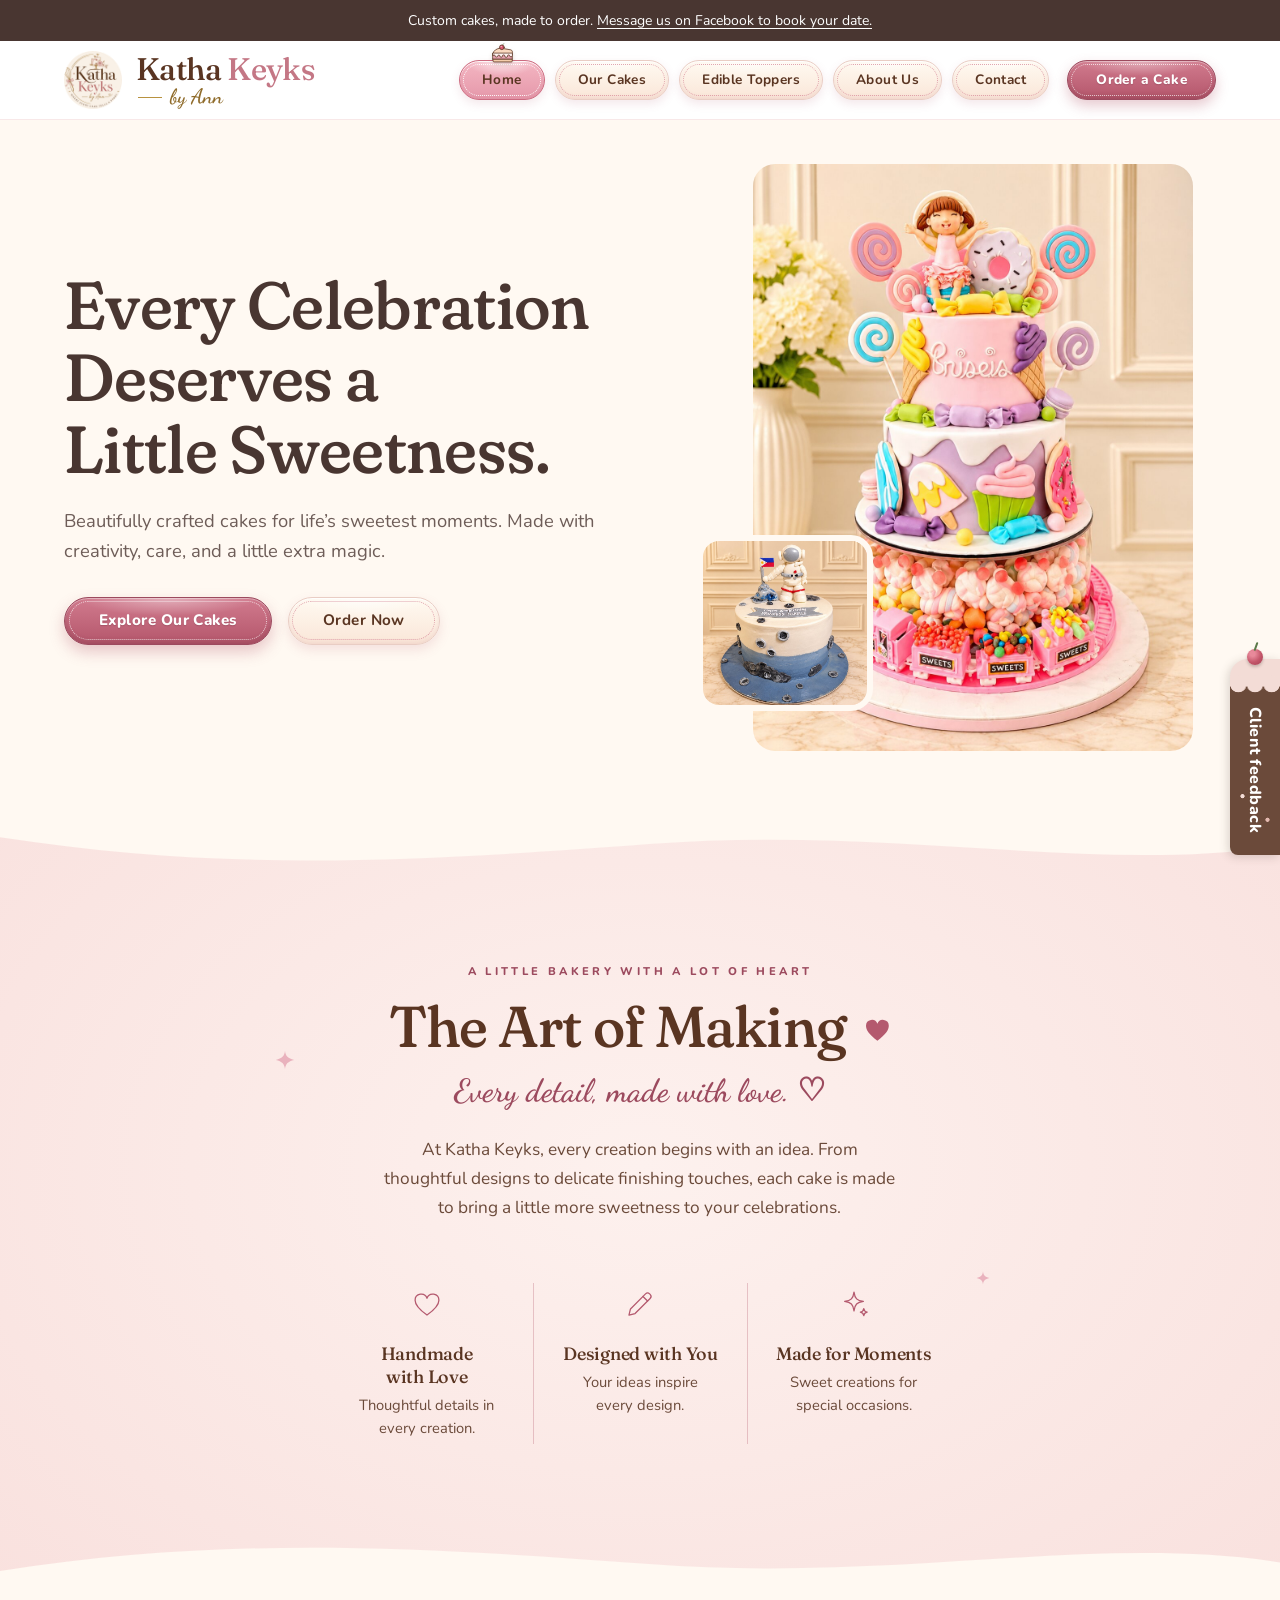
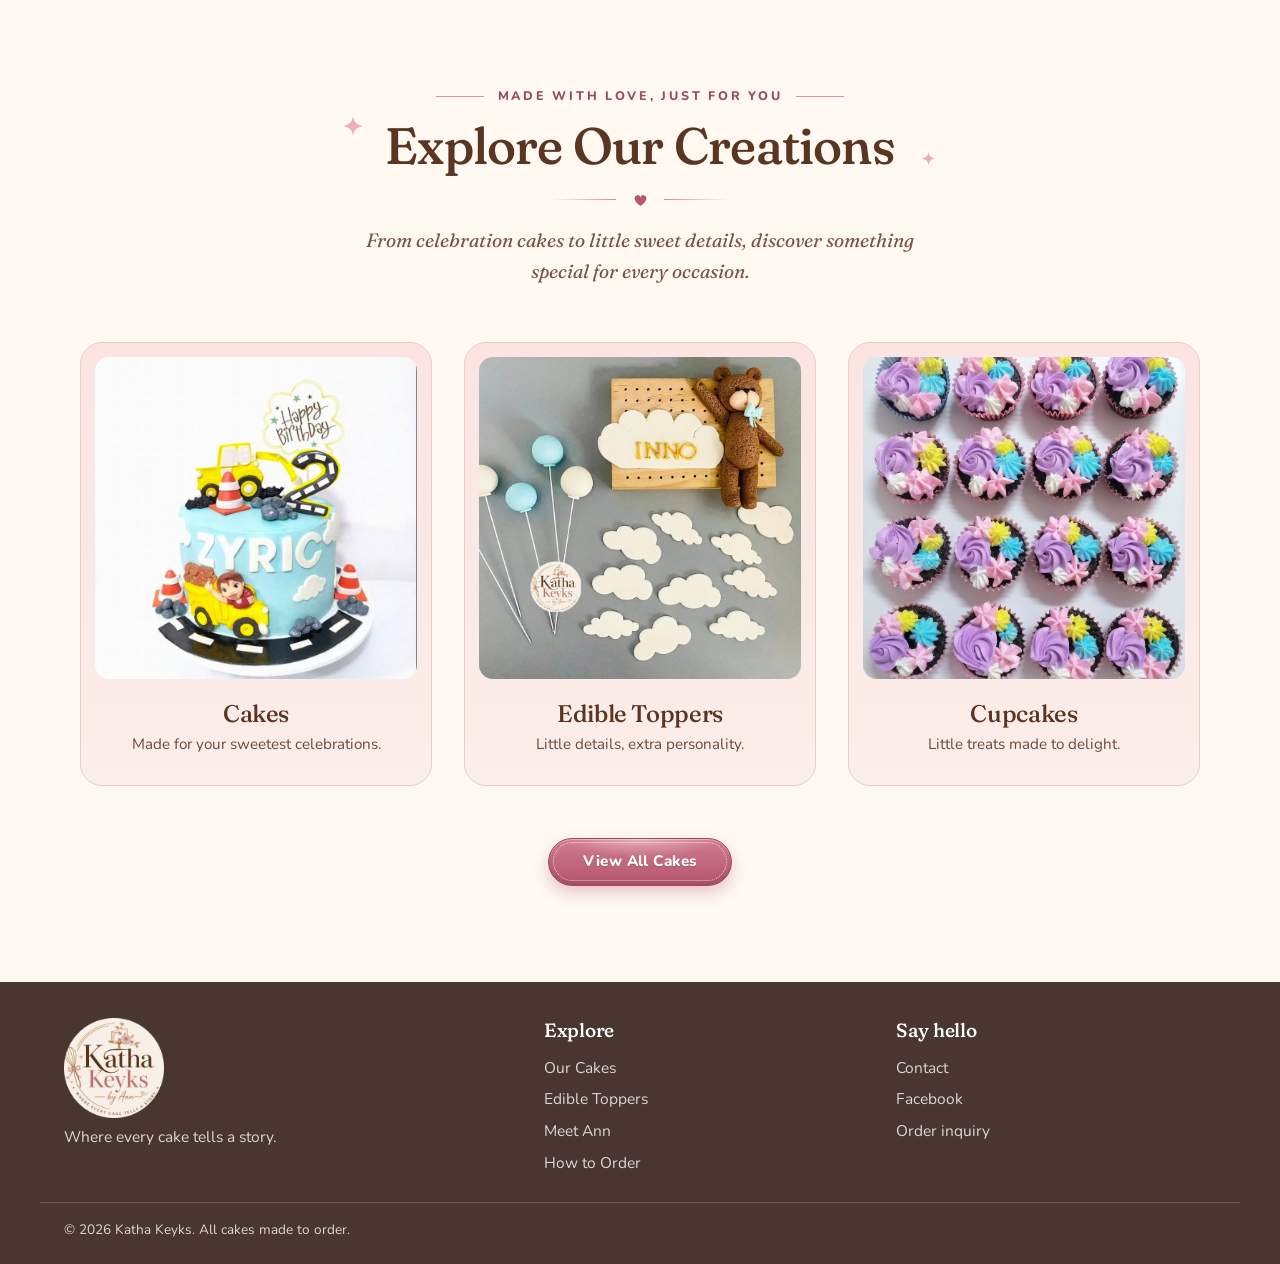
==== commit 8cfae695: "Update index.html" ====
--- a/index.html
+++ b/index.html
@@ -174,11 +174,14 @@
 .kk-create{background:var(--kk-cream);padding:clamp(64px,8vw,104px) 0 clamp(64px,8vw,96px)}
 .kk-head{text-align:center;margin-bottom:clamp(36px,5vw,56px)}
 .kk-head .kk-sub{margin-top:14px}
-.kk-flank{display:flex;align-items:center;justify-content:center;gap:clamp(12px,2vw,24px)}
-.kk-flank .kk-line{flex:1 1 40px;max-width:150px;height:1px;background:linear-gradient(90deg,transparent,var(--kk-rose));opacity:.55}
-.kk-flank .kk-line:last-of-type{transform:scaleX(-1)}
-.kk-flank>span:not(.kk-line){white-space:nowrap}
-.kk-spark--s{position:static;flex:none;width:18px;height:18px}
+.kk-eyebrow--h{display:flex;align-items:center;justify-content:center;gap:14px;margin-bottom:14px}
+.kk-tick{display:block;width:clamp(24px,5vw,48px);height:1px;background:var(--kk-rose);opacity:.6}
+.kk-title-h{position:relative;display:inline-block;padding:0 clamp(26px,3.4vw,44px)}
+.kk-title-h .kk-spark{position:absolute;fill:#E7A9B6;opacity:.9}
+.kk-spark--a{width:22px;height:22px;left:0;top:-4px}
+.kk-spark--b{width:15px;height:15px;right:2px;bottom:6px}
+.kk-head .kk-divider{margin:20px auto 18px}
+.kk-sub--it{font-family:'Fraunces',Georgia,serif;font-style:italic;font-weight:400;font-size:clamp(1.05rem,1.6vw,1.2rem);line-height:1.6;color:#7A5545;max-width:30em}
 .kk-cards{display:grid;grid-template-columns:repeat(3,1fr);gap:clamp(18px,2.6vw,32px)}
 .kk-card{position:relative;text-align:center;padding:clamp(10px,1.4vw,14px) clamp(10px,1.4vw,14px) clamp(22px,2.4vw,28px);background:linear-gradient(180deg,#FBE4E1,#FCEEEA);border:1px solid var(--kk-line);border-radius:22px;transition:transform .35s cubic-bezier(.22,.8,.3,1),box-shadow .35s}
 .kk-media{aspect-ratio:1/1;overflow:hidden;border-radius:14px;background:#fff}
@@ -204,7 +207,7 @@
   .kk-values{grid-template-columns:1fr;gap:28px;max-width:320px}
   .kk-values li+li{border-left:0;border-top:1px solid rgba(180,89,110,.3);padding-top:28px}
   .kk-cards{grid-template-columns:1fr;max-width:420px;margin-inline:auto;gap:24px}
-  .kk-flank .kk-line,.kk-flank .kk-spark--s{display:none}
+  .kk-title-h{padding:0 22px}.kk-spark--a{width:16px;height:16px}.kk-spark--b{display:none}
   .kk-spark--l{left:0;top:10%}
 }
 @media (prefers-reduced-motion:reduce){.kk-media img,.kk-title{transition:none}.kk-card:hover .kk-media img{transform:none}.kk-card{transition:none}}
@@ -251,11 +254,12 @@
 </section>
 <section class="kk-create" aria-labelledby="kk-create-h">
   <div class="kk-wrap">
-    <header class="kk-head" data-kk-reveal>
-      <p class="kk-eyebrow">Made with love, just for you</p>
-      <h2 id="kk-create-h" class="kk-display kk-display--md kk-flank"><svg class="kk-spark kk-spark--s" viewBox="0 0 24 24" aria-hidden="true"><path d="M12 1c.8 6.500 3.500 9.200 11 11-7.500 1.800-10.200 4.500-11 11-.8-6.500-3.500-9.200-11-11 7.500-1.800 10.200-4.500 11-11Z"/></svg><span class="kk-line" aria-hidden="true"></span><span>Explore Our Creations <svg class="kk-h" viewBox="0 0 24 22" aria-hidden="true"><path d="M12 20.5C5 15.2 2.5 11.6 2.5 8a4.9 4.9 0 0 1 9.5-1.6A4.9 4.9 0 0 1 21.5 8c0 3.6-2.5 7.2-9.5 12.5Z"/></svg></span><span class="kk-line" aria-hidden="true"></span><svg class="kk-spark kk-spark--s" viewBox="0 0 24 24" aria-hidden="true"><path d="M12 1c.8 6.500 3.500 9.200 11 11-7.500 1.800-10.200 4.500-11 11-.8-6.500-3.500-9.200-11-11 7.500-1.800 10.200-4.500 11-11Z"/></svg></h2>
-      <p class="kk-sub">From celebration cakes to little sweet details, discover something special for every occasion.</p>
-    </header>
+    <div class="kk-head" data-kk-reveal>
+      <p class="kk-eyebrow kk-eyebrow--h"><span class="kk-tick" aria-hidden="true"></span>Made with love, just for you<span class="kk-tick" aria-hidden="true"></span></p>
+      <h2 id="kk-create-h" class="kk-display kk-display--md kk-title-h"><svg class="kk-spark kk-spark--a" viewBox="0 0 24 24" aria-hidden="true"><path d="M12 1c.8 6.500 3.500 9.200 11 11-7.500 1.800-10.200 4.500-11 11-.8-6.500-3.500-9.200-11-11 7.500-1.800 10.200-4.500 11-11Z"/></svg>Explore Our Creations<svg class="kk-spark kk-spark--b" viewBox="0 0 24 24" aria-hidden="true"><path d="M12 1c.8 6.500 3.500 9.200 11 11-7.500 1.800-10.200 4.500-11 11-.8-6.500-3.500-9.200-11-11 7.500-1.800 10.200-4.500 11-11Z"/></svg></h2>
+      <div class="kk-divider" aria-hidden="true"><span></span><svg class="kk-h" viewBox="0 0 24 22" aria-hidden="true"><path d="M12 20.5C5 15.2 2.5 11.6 2.5 8a4.9 4.9 0 0 1 9.5-1.6A4.9 4.9 0 0 1 21.5 8c0 3.6-2.5 7.2-9.5 12.5Z"/></svg><span></span></div>
+      <p class="kk-sub kk-sub--it">From celebration cakes to little sweet details, discover something special for every occasion.</p>
+    </div>
     <div class="kk-cards">
       <article class="kk-card" data-kk-reveal>
         <div class="kk-media"><img src="images/cat-cakes.jpg" alt="Light blue construction-themed birthday cake with fondant digger, road and name lettering" width="800" height="800" loading="lazy" decoding="async"></div>
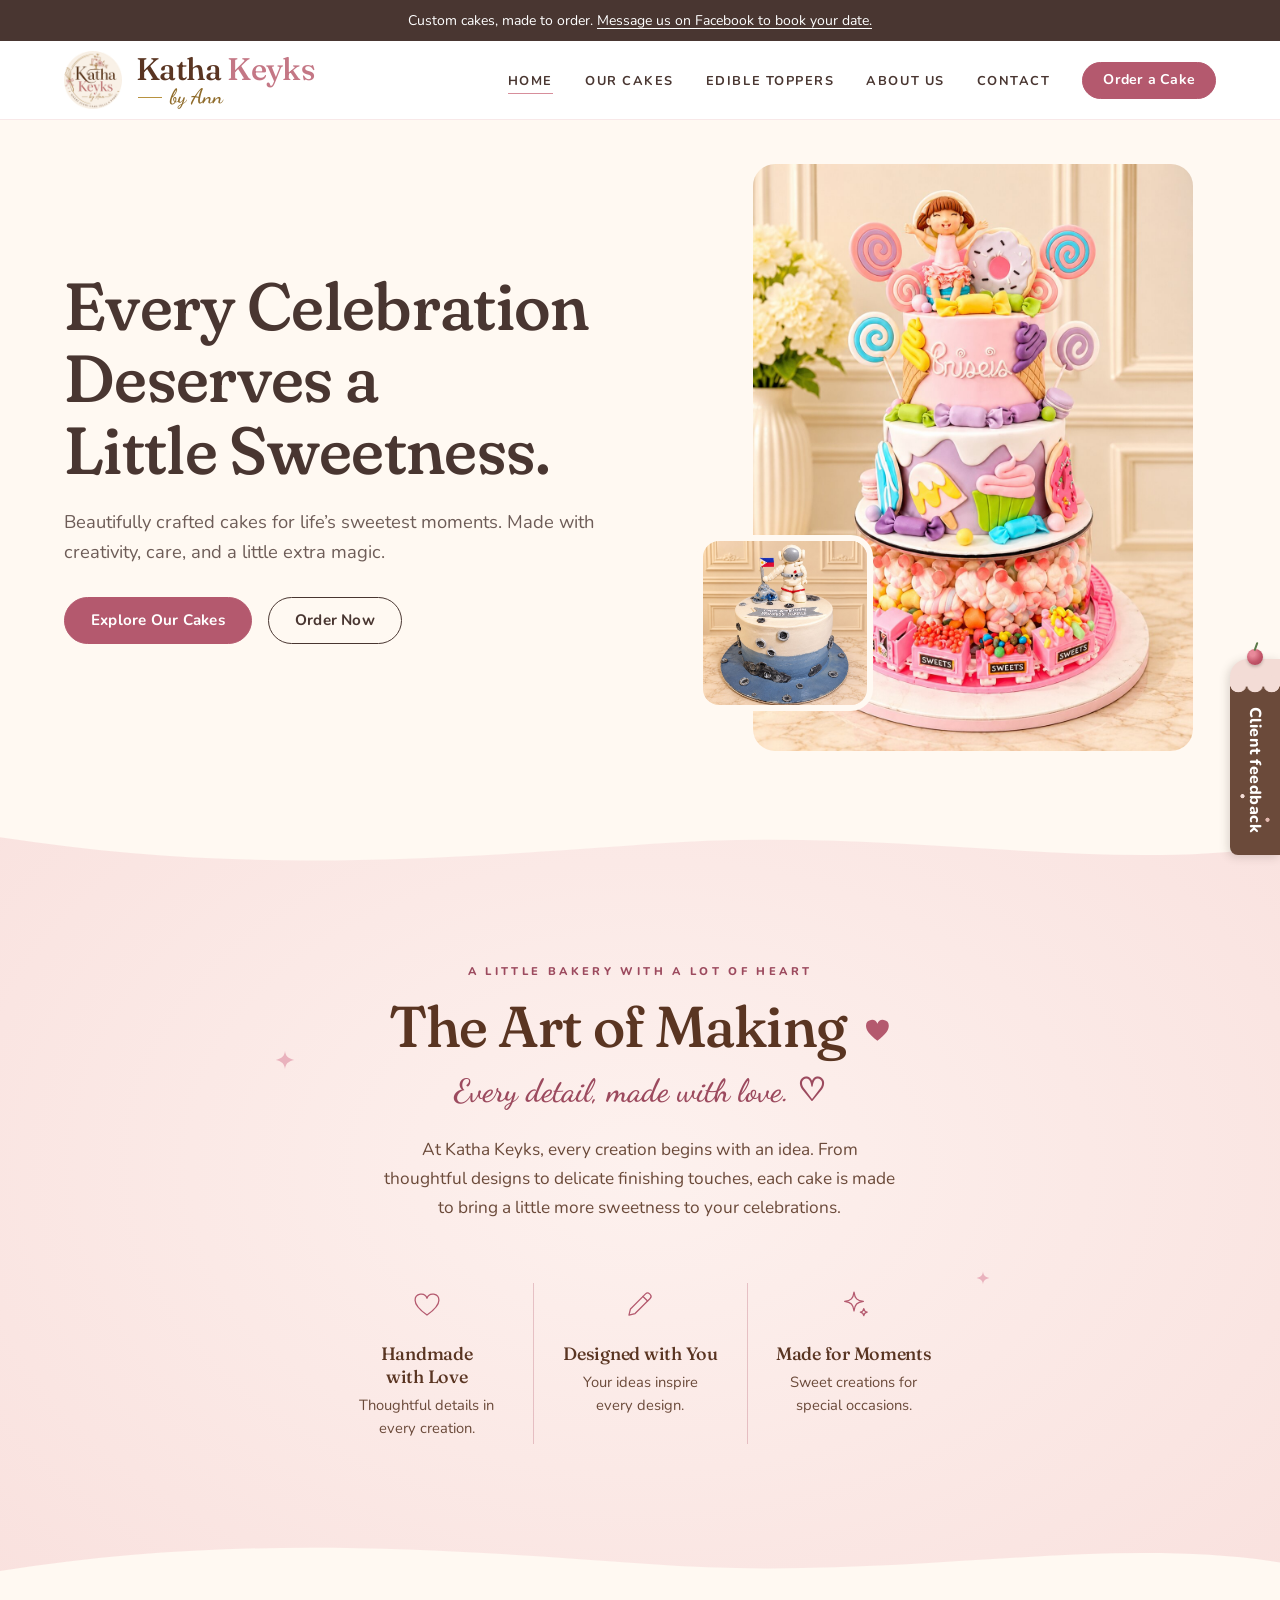
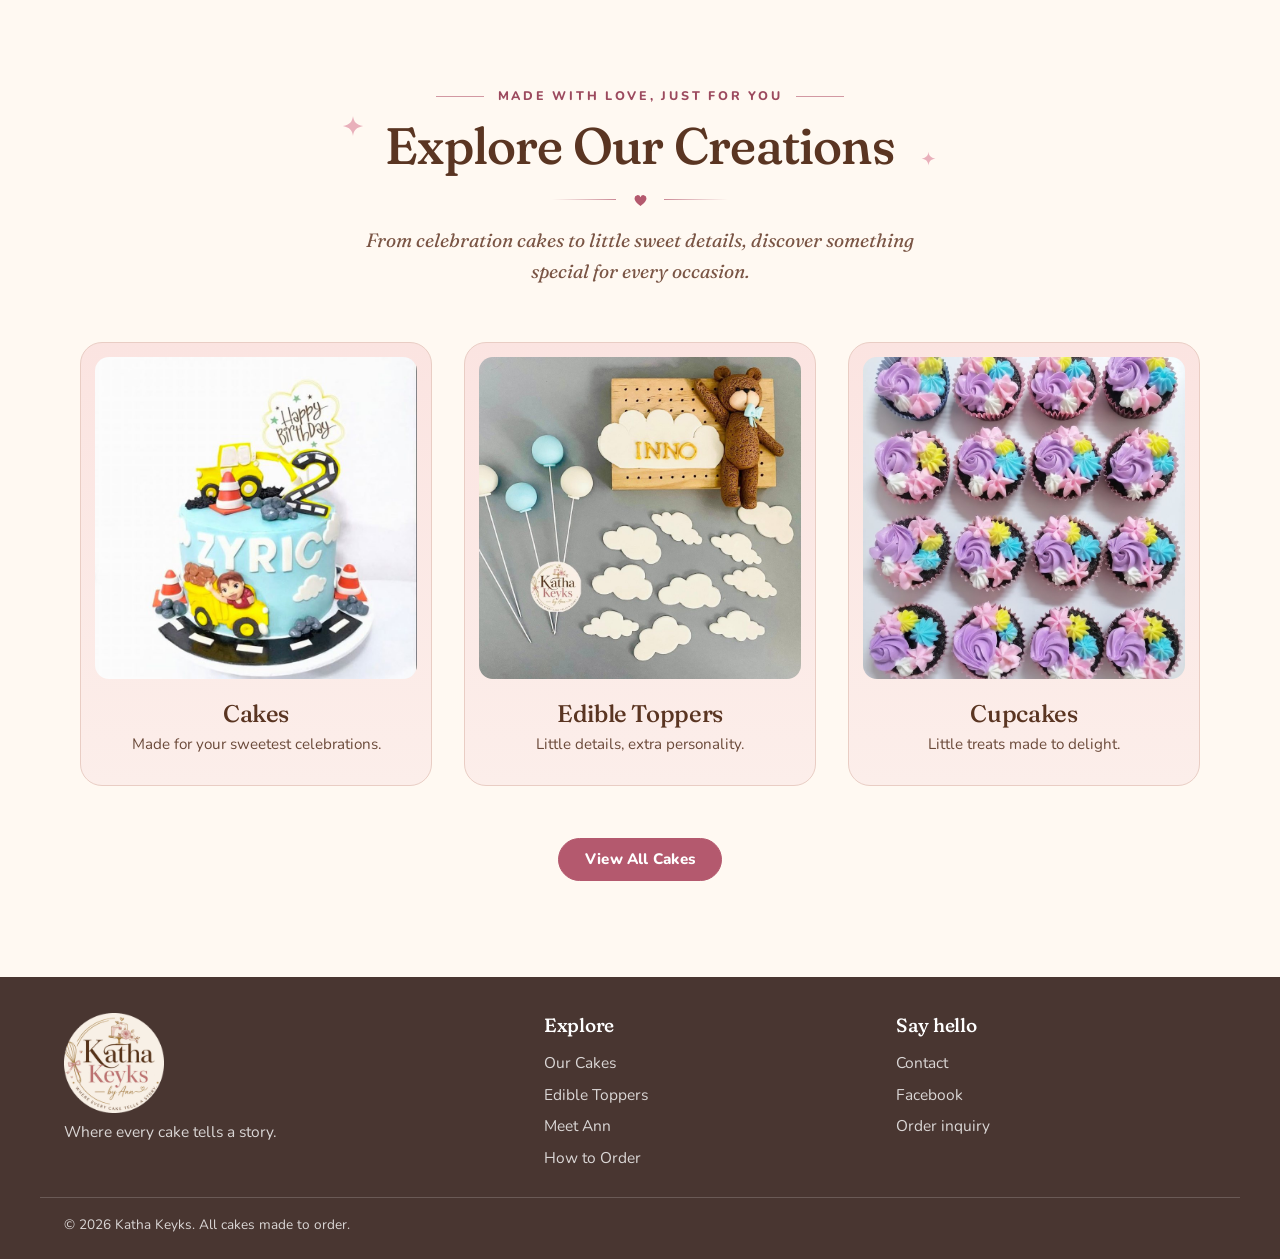
==== commit 933a1dbd: "Update index.html" ====
--- a/index.html
+++ b/index.html
@@ -11,124 +11,9 @@
 <link rel="apple-touch-icon" href="images/apple-touch-icon.png">
 <link rel="preconnect" href="https://fonts.googleapis.com">
 <link rel="preconnect" href="https://fonts.gstatic.com" crossorigin>
-<link href="https://fonts.googleapis.com/css2?family=Dancing+Script:wght@600&family=Fraunces:opsz,wght,SOFT@9..144,400..600,0..100&family=Nunito:wght@400;600;700;800&display=swap" rel="stylesheet">
+<link href="https://fonts.googleapis.com/css2?family=Dancing+Script:wght@600&family=Fraunces:ital,opsz,wght,SOFT@0,9..144,400..600,0..100;1,9..144,400,0..100&family=Nunito:wght@400;600;700;800&display=swap" rel="stylesheet">
+<link rel="preload" as="image" href="images/hero-main.jpg" fetchpriority="high">
 <link rel="stylesheet" href="styles.css">
-<style id="frosted-nav">
-/* ===== Katha Keyks navigation: soft glazed pills with a fine piped-pearl edge ===== */
-@property --c1{syntax:'<color>';inherits:false;initial-value:#FFFAF1}
-@property --c2{syntax:'<color>';inherits:false;initial-value:#FAE6D8}
-header{--np-choc:#5A3522;--np-cream:#FFFBF5;--np-edge:#EBCFCB;--np-rose:#B4596E}
-header .nav{position:relative}
-header .menu{gap:10px;justify-content:flex-end}
-header .menu li{margin:0}
-
-/* one shape for every item */
-header .menu a:not(.btn),header .menu a.btn{
-  --c1:#FFFAF1;--c2:#FAE6D8;--edge:#E9CDC4;--bead:rgba(212,130,148,.7);
-  position:relative;display:inline-flex;align-items:center;justify-content:center;box-sizing:border-box;
-  height:40px;padding:0 22px;border-radius:999px;
-  font:700 .85rem/1 var(--sans);letter-spacing:.03em;text-transform:none;white-space:nowrap;text-decoration:none;
-  color:var(--np-choc);border:1px solid var(--edge);
-  background:
-    radial-gradient(ellipse 60% 100% at 50% 0,rgba(255,255,255,.7),rgba(255,255,255,0) 72%) 0 0/100% 55% no-repeat,
-    linear-gradient(180deg,var(--c1),var(--c2));
-  box-shadow:inset 0 1px 0 rgba(255,255,255,.85),inset 0 -2px 4px rgba(180,89,110,.1),0 4px 10px rgba(180,89,110,.14);
-  transition:transform .3s cubic-bezier(.22,.8,.3,1),--c1 .3s ease,--c2 .3s ease,border-color .3s ease,box-shadow .3s ease}
-header .menu a:not(.btn)::after,header .menu a.btn::after{content:none;display:none}
-
-/* fine piped-pearl line just inside the edge */
-header .menu a:not(.btn)::before,header .menu a.btn::before{
-  content:"";display:block;position:absolute;inset:3px;border-radius:999px;pointer-events:none;
-  border:1.5px dotted var(--bead);transition:border-color .3s ease}
-
-header .menu a:not(.btn):hover,header .menu a:not(.btn):focus-visible{
-  --c1:#FBD9DE;--c2:#EFB2BF;--edge:#DB93A3;--bead:rgba(180,89,110,.75);transform:translateY(-2px);
-  box-shadow:inset 0 1px 0 rgba(255,255,255,.8),inset 0 -2px 4px rgba(180,89,110,.14),0 9px 15px rgba(196,119,133,.28)}
-header .menu a:not(.btn):focus-visible,header .menu a.btn:focus-visible{outline:2px solid var(--np-rose);outline-offset:3px}
-
-/* active page: richer strawberry glaze, white pearls */
-header .menu a[aria-current="page"]:not(.btn){--c1:#F4B6C2;--c2:#E598AA;--edge:#CC6B80;--bead:rgba(255,255,255,.95)}
-
-/* primary CTA: glossy dusty rose */
-header .menu a.btn{
-  --c1:#D17B8E;--c2:#B4566B;--edge:#9C4A5E;--bead:rgba(255,255,255,.7);
-  margin-left:8px;padding:0 28px;color:#fff;font-weight:800;text-shadow:0 1px 1px rgba(90,35,50,.25);
-  background:
-    radial-gradient(ellipse 60% 100% at 50% 0,rgba(255,255,255,.4),rgba(255,255,255,0) 72%) 0 0/100% 55% no-repeat,
-    linear-gradient(180deg,var(--c1),var(--c2));
-  box-shadow:inset 0 1px 0 rgba(255,255,255,.38),inset 0 -3px 5px rgba(90,35,50,.2),0 6px 13px rgba(180,89,110,.32)}
-header .menu a.btn:hover,header .menu a.btn:focus-visible{--c1:#C46379;--c2:#9C4A5E;--edge:#8A3F52;transform:translateY(-2px);
-  box-shadow:inset 0 1px 0 rgba(255,255,255,.38),inset 0 -3px 5px rgba(90,35,50,.22),0 10px 18px rgba(156,74,94,.38)}
-
-/* burger */
-header .burger{width:52px;height:40px;padding:0;border-radius:999px;color:var(--np-choc);
-  flex-direction:column;align-items:center;justify-content:center;gap:4px;
-  border:1px solid #E9CDC4;
-  background:radial-gradient(ellipse 60% 100% at 50% 0,rgba(255,255,255,.7),rgba(255,255,255,0) 72%) 0 0/100% 55% no-repeat,linear-gradient(180deg,#FFFAF1,#FAE6D8);
-  box-shadow:inset 0 1px 0 rgba(255,255,255,.85),inset 0 -2px 4px rgba(180,89,110,.1),0 4px 10px rgba(180,89,110,.14);transition:transform .3s ease}
-header .burger span{width:18px;margin:0;border-radius:2px;background:var(--np-choc)}
-header .burger:hover{transform:translateY(-2px)}
-header .burger:focus-visible{outline:2px solid var(--np-rose);outline-offset:3px}
-header .burger[aria-expanded="true"] span:nth-child(1){transform:translateY(6px) rotate(45deg)}
-header .burger[aria-expanded="true"] span:nth-child(3){transform:translateY(-6px) rotate(-45deg)}
-
-@media (min-width:961px) and (max-width:1120px){
-  header .menu{gap:6px}
-  header .menu a:not(.btn){padding:0 15px;font-size:.8rem}
-  header .menu a.btn{padding:0 20px;font-size:.8rem;margin-left:2px}
-}
-
-@media (max-width:960px){
-  header .burger{display:flex}
-  header .menu{top:calc(100% + 8px);left:12px;right:12px;z-index:60;
-    flex-direction:row;flex-wrap:wrap;align-items:center;justify-content:center;gap:12px 10px;padding:24px 16px;
-    background:var(--np-cream);border:1px solid var(--np-edge);border-radius:24px;box-shadow:0 12px 28px rgba(90,53,34,.14)}
-  header .menu li,header .menu li:last-child{padding:0;border:0}
-  header .menu li:last-child{flex-basis:100%;display:flex;justify-content:center;margin-top:4px}
-  header .menu a:not(.btn){padding:0 24px}
-  header .menu a.btn{margin-left:0;padding:0 38px}
-}
-
-/* call-to-action buttons (main content): same glazed pill + pearl edge as the navigation */
-main .btn.btn,.fb .btn.btn{
-  --c1:#FFFAF1;--c2:#FAE6D8;--edge:#E9CDC4;--bead:rgba(212,130,148,.7);
-  position:relative;box-sizing:border-box;height:48px;padding:0 34px;border-radius:999px;
-  font:700 .95rem/1 var(--sans);letter-spacing:.03em;text-decoration:none;white-space:nowrap;
-  color:#5A3522;border:1px solid var(--edge);
-  background:
-    radial-gradient(ellipse 60% 100% at 50% 0,rgba(255,255,255,.7),rgba(255,255,255,0) 72%) 0 0/100% 55% no-repeat,
-    linear-gradient(180deg,var(--c1),var(--c2));
-  box-shadow:inset 0 1px 0 rgba(255,255,255,.85),inset 0 -2px 4px rgba(180,89,110,.1),0 5px 12px rgba(180,89,110,.15);
-  transition:transform .3s cubic-bezier(.22,.8,.3,1),--c1 .3s ease,--c2 .3s ease,border-color .3s ease,box-shadow .3s ease}
-main .btn.btn::before,.fb .btn.btn::before{content:"";display:block;position:absolute;inset:3.5px;border-radius:999px;pointer-events:none;border:1.5px dotted var(--bead)}
-main .btn.btn-sm,.fb .btn.btn-sm{height:40px;padding:0 24px;font-size:.88rem}
-main .btn.btn-sm::before,.fb .btn.btn-sm::before{inset:3px}
-main .btn.btn:not(.btn-fill):hover{--c1:#FBD9DE;--c2:#EFB2BF;--edge:#DB93A3;--bead:rgba(180,89,110,.75);color:#5A3522;transform:translateY(-2px);
-  box-shadow:inset 0 1px 0 rgba(255,255,255,.8),inset 0 -2px 4px rgba(180,89,110,.14),0 10px 16px rgba(196,119,133,.28)}
-main .btn.btn-fill,.fb .btn.btn-fill{
-  --c1:#D17B8E;--c2:#B4566B;--edge:#9C4A5E;--bead:rgba(255,255,255,.7);
-  color:#fff;font-weight:800;text-shadow:0 1px 1px rgba(90,35,50,.25);
-  background:
-    radial-gradient(ellipse 60% 100% at 50% 0,rgba(255,255,255,.4),rgba(255,255,255,0) 72%) 0 0/100% 55% no-repeat,
-    linear-gradient(180deg,var(--c1),var(--c2));
-  box-shadow:inset 0 1px 0 rgba(255,255,255,.38),inset 0 -3px 5px rgba(90,35,50,.2),0 7px 15px rgba(180,89,110,.32)}
-main .btn.btn-fill:hover{--c1:#C46379;--c2:#9C4A5E;--edge:#8A3F52;color:#fff;transform:translateY(-2px);
-  box-shadow:inset 0 1px 0 rgba(255,255,255,.38),inset 0 -3px 5px rgba(90,35,50,.22),0 11px 19px rgba(156,74,94,.38)}
-main .btn.btn:focus-visible,.fb .btn.btn:focus-visible{outline:2px solid #B4596E;outline-offset:3px}
-@media (max-width:480px){main .btn.btn:not(.btn-sm){height:46px;padding:0 26px;font-size:.92rem}}
-
-/* cake slice that follows the hovered / active pill (desktop only) */
-.chef-hat{display:none}
-@media (min-width:961px){
-  header .menu{position:relative}
-  header .menu .chef-hat{display:block;position:absolute;left:0;top:0;width:25px;height:22px;margin:0;padding:0;border:0;list-style:none;
-    z-index:3;pointer-events:none;opacity:0;transform:translate(0,0);
-    filter:drop-shadow(0 2px 2px rgba(90,53,34,.18))}
-  header .menu .chef-hat.is-ready{opacity:1}
-  header .menu .chef-hat.is-moving{transition:transform .5s cubic-bezier(.34,1.35,.5,1)}
-  header .menu .chef-hat svg{display:block;width:100%;height:100%}
-}
-</style>
 <style id="kk-refine">
 /* ===== Katha Keyks homepage refinement (scoped; kk- prefix avoids clashing with styles.css) ===== */
 :root{--kk-choc:#5A3522;--kk-rose:#B4596E;--kk-rose-text:#9C4A5E;--kk-blush:#FBEAE6;--kk-cream:#FFF9F2;--kk-line:#E9CDC4}
@@ -234,8 +119,8 @@
       </div>
     </div>
     <div class="hero-art">
-      <figure class="ph hero-main" data-slot="hero-main" data-label="Hero cake photo"></figure>
-      <figure class="ph hero-sub" data-slot="hero-sub" data-label="Second cake photo"></figure>
+      <figure class="ph hero-main"><img src="images/hero-main.jpg" alt="Three-tier candy-land birthday cake with fondant sweets" width="900" height="1200" fetchpriority="high" decoding="async" onerror="this.parentNode.classList.add('empty');this.remove()"></figure>
+      <figure class="ph hero-sub"><img src="images/hero-sub.jpg" alt="Space-themed cake with a fondant astronaut on the moon" width="600" height="600" decoding="async" onerror="this.parentNode.classList.add('empty');this.remove()"></figure>
     </div>
   </div>
 </section><section class="kk-art" aria-labelledby="kk-art-h">
@@ -321,37 +206,7 @@
     <div class="fb-scroll"><div class="clients-grid" id="clients-grid"></div></div>
   </div>
 </aside>
-<script src="main.js"></script>
-<script>
-(function(){
-var menu=document.getElementById('menu');if(!menu)return;
-var mq=window.matchMedia('(min-width:961px)');
-var hat=document.createElement('li');hat.className='chef-hat';hat.setAttribute('aria-hidden','true');
-hat.innerHTML='<svg viewBox="0 0 32 28" xmlns="http://www.w3.org/2000/svg" focusable="false"><g stroke="#5A3522" stroke-width="1" stroke-linejoin="round" stroke-linecap="round"><path d="M3.9 23H28.5V25.5Q28.5 26.7 27.3 26.7H5.1Q3.9 26.7 3.9 25.5Z" fill="#F4CDAA"/><path d="M3.9 16.5H28.5V23H3.9Z" fill="#E8A3B2"/><path d="M4 15.5C4.6 12 8.4 9.8 13.4 9L26.4 11.2C28.6 11.7 29 13.6 28.6 15.5Z" fill="#FBD9C0"/><path d="M3.7 15.4H28.7V18.4Q28.7 20.2 26.9 20.2 25.1 20.2 25.1 18.6 25.1 17.7 23.8 17.7 22.5 17.7 22.5 18.9 22.5 20.9 20.7 20.9 18.9 20.9 18.9 19 18.9 17.7 17.4 17.7 15.9 17.7 15.9 19.2 15.9 20.7 14.3 20.7 12.7 20.7 12.7 19.2 12.7 18 11.3 18 9.9 18 9.9 19.2 9.9 20.4 8.2 20.4 6.5 20.4 6.5 18.8 6.5 17.9 5.2 17.9 3.7 17.9 3.7 18.4Z" fill="#FFF3F2"/><path d="M15.6 8.6C15.4 6 16.2 4.4 17.4 3.4" fill="none" stroke="#5C7A4A"/><circle cx="15.2" cy="8" r="3" fill="#D9566E" stroke="#5A3522"/></g><circle cx="14.3" cy="7" r=".8" fill="#fff" opacity=".8"/></svg>';
-menu.insertBefore(hat,menu.firstChild);
-var links=[].slice.call(menu.querySelectorAll('a'));
-function home(){return menu.querySelector('a[aria-current="page"]');}
-function place(a,lift){
-  if(!a||!mq.matches){hat.classList.remove('is-ready');return;}
-  var x=a.offsetLeft+a.offsetWidth/2-hat.offsetWidth/2;
-  var y=a.offsetTop-hat.offsetHeight+3-(lift?2:0);
-  hat.style.transform='translate('+Math.round(x)+'px,'+Math.round(y)+'px)';
-  hat.classList.add('is-ready');
-}
-function rest(){place(home(),false);}
-function init(){rest();requestAnimationFrame(function(){requestAnimationFrame(function(){hat.classList.add('is-moving');});});}
-links.forEach(function(a){
-  a.addEventListener('mouseenter',function(){place(a,true);});
-  a.addEventListener('focus',function(){place(a,true);});
-  a.addEventListener('blur',rest);
-});
-menu.addEventListener('mouseleave',rest);
-window.addEventListener('resize',function(){hat.classList.remove('is-moving');rest();requestAnimationFrame(function(){hat.classList.add('is-moving');});});
-window.addEventListener('load',init);
-if(document.fonts&&document.fonts.ready)document.fonts.ready.then(function(){hat.classList.remove('is-moving');rest();requestAnimationFrame(function(){hat.classList.add('is-moving');});});
-init();
-})();
-</script>
+<script src="main.js" defer></script>
 
 <script>
 (function(){var fb=document.getElementById('fb');if(!fb)return;var t=fb.querySelector('.fb-tab');
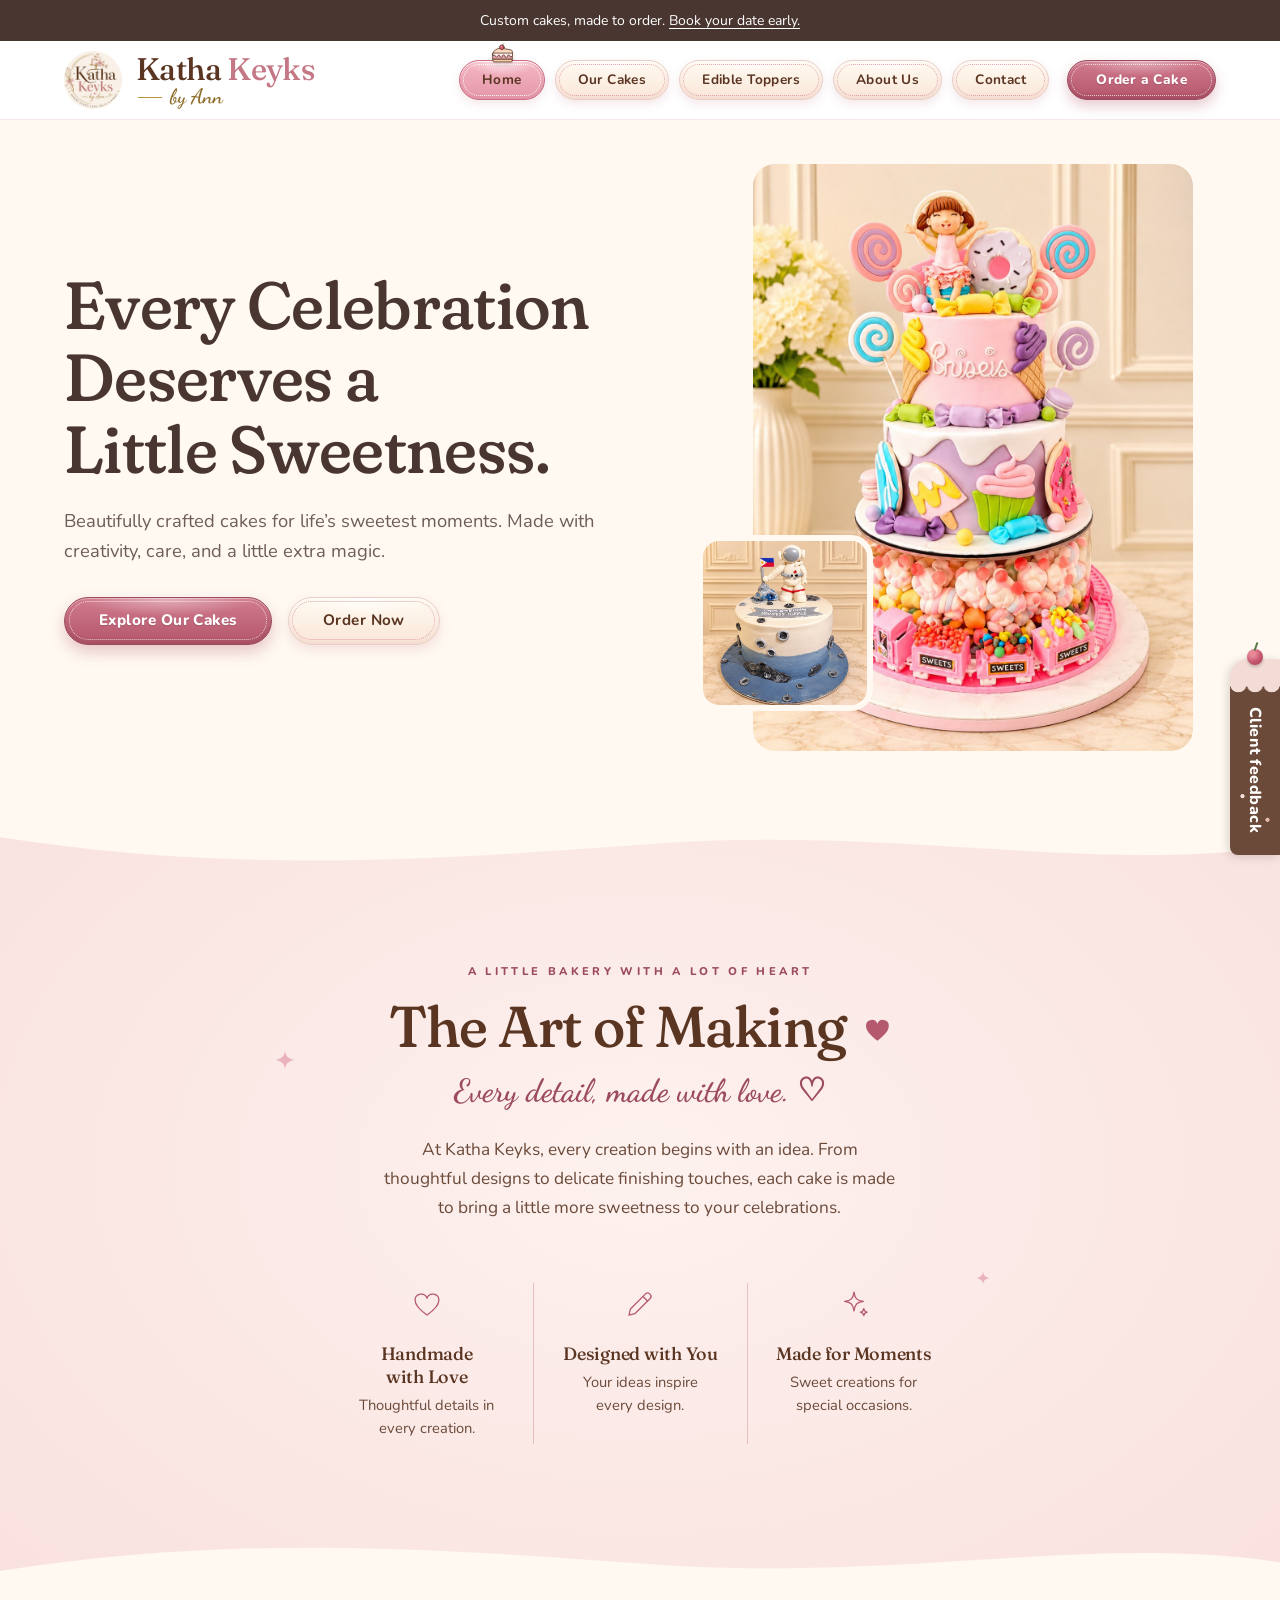
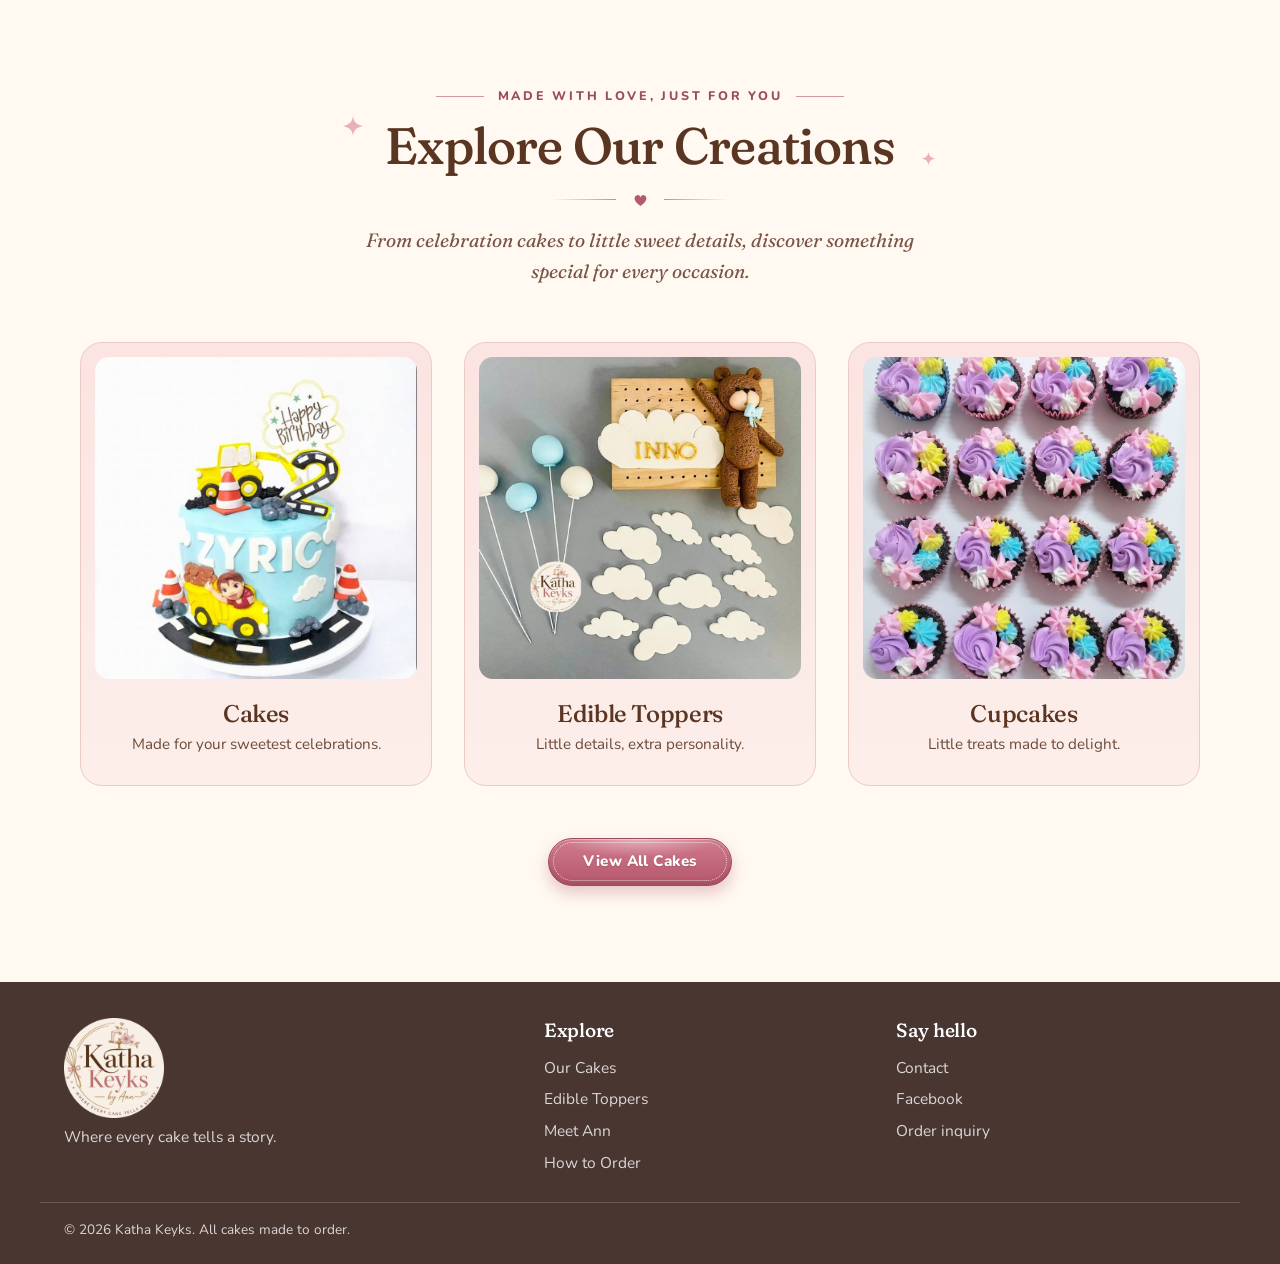
==== commit 27dbae92: "Update index.html" ====
--- a/index.html
+++ b/index.html
@@ -99,7 +99,7 @@
 </style>
 </head>
 <body>
-<div class="announce">Custom cakes, made to order. <a href="https://www.facebook.com/cakeliciousph" target="_blank" rel="noopener">Message us on Facebook to book your date.</a></div>
+<div class="announce">Custom cakes, made to order. <a href="order.html">Book your date early.</a></div>
 <header>
   <nav class="wrap nav" aria-label="Main">
     <a href="index.html" class="logo brand-link" aria-label="Katha Keyks home"><img src="images/logo.png" alt="" width="72" height="72"><span class="brand" aria-hidden="true"><span class="brand-name">Katha <b>Keyks</b></span><span class="brand-by">by Ann</span></span></a>
--- a/styles.css
+++ b/styles.css
@@ -44,7 +44,7 @@
 /* nav */
 .announce{background:var(--cocoa);color:var(--white);text-align:center;font-size:.875rem;padding:9px 16px;position:relative;z-index:21}
 .announce a{text-decoration:underline;text-underline-offset:3px}
-header{position:sticky;top:env(safe-area-inset-top,0px);z-index:20;background:rgba(255,255,255,.94);backdrop-filter:blur(10px);border-bottom:1px solid var(--blush)}
+header{position:sticky;top:env(safe-area-inset-top,0px);z-index:20;background:#fff;border-bottom:1px solid var(--blush)}
 body::before{content:"";position:fixed;inset:0 0 auto;height:env(safe-area-inset-top,0px);background:var(--white);z-index:30}
 .nav{display:flex;align-items:center;justify-content:space-between;padding:10px 24px;gap:24px}
 .logo{font-family:var(--serif);font-weight:600;font-size:2.2rem;letter-spacing:-.02em;text-decoration:none;line-height:1;color:var(--cocoa)}
@@ -263,7 +263,7 @@
 .hero{position:relative;overflow:clip}
 .hero>.wrap{position:relative;z-index:1}
 .sprinkles{position:absolute;inset:0;z-index:0;pointer-events:none}
-.sprinkles span{position:absolute;top:-24px;opacity:0;border-radius:4px;animation:sprinkle linear infinite;will-change:transform,opacity}
+.sprinkles span{position:absolute;top:-24px;opacity:0;border-radius:4px;animation:sprinkle linear infinite}
 .sprinkles .dot{width:11px;height:11px;border-radius:50%}
 .sprinkles .bar{width:6px;height:20px;border-radius:3px}
 @keyframes sprinkle{
@@ -273,8 +273,8 @@
   100%{opacity:0;transform:translate3d(var(--dx),var(--fall),0) rotate(var(--rot))}
 }
 @keyframes float{from{transform:translateY(0)}to{transform:translateY(-12px)}}
-.hero-main{animation:float 7s 1.2s ease-in-out infinite alternate;transition:rotate .6s cubic-bezier(.2,.7,.2,1)}
-.hero-sub{animation:float 8s 1.6s ease-in-out infinite alternate-reverse;transition:rotate .6s cubic-bezier(.2,.7,.2,1)}
+.hero-main{transition:rotate .6s cubic-bezier(.2,.7,.2,1)}
+.hero-sub{transition:rotate .6s cubic-bezier(.2,.7,.2,1)}
 .hero-main:hover{rotate:-1.5deg}
 .hero-sub:hover{rotate:2.5deg}
 @media (prefers-reduced-motion:reduce){.sprinkles{display:none}}
@@ -344,9 +344,8 @@
 
 /* photo: original file, uncropped (frame is exactly 3:4) */
 .ab-photo{position:relative;width:100%;max-width:470px;justify-self:center;align-self:center;margin:0;animation:rise 1s both}
-.ab-photo::before{content:"";position:absolute;inset:0;border:1.5px solid var(--gold);border-radius:32px;transform:translate(16px,16px);opacity:.8}
 .ab-frame{position:relative;z-index:1;padding:12px 12px 0;background:var(--white);border-radius:28px;
-  box-shadow:0 2px 0 rgba(184,146,63,.25),0 30px 60px -22px rgba(73,54,49,.4),0 8px 16px -8px rgba(73,54,49,.18)}
+  box-shadow:0 30px 60px -22px rgba(73,54,49,.4),0 8px 16px -8px rgba(73,54,49,.18)}
 .ab-frame img{display:block;width:100%;height:auto;aspect-ratio:3/4;object-fit:cover;border-radius:18px}
 .ab-frame figcaption{padding:11px 8px 13px;text-align:center;font:600 .88rem/1.35 var(--sans);color:var(--text-soft)}
 
@@ -391,7 +390,6 @@
 @media (max-width:860px){
   .ab-grid{grid-template-columns:1fr;gap:44px}
   .ab-photo{max-width:360px;margin-right:auto;margin-left:auto}
-  .ab-photo::before{transform:translate(12px,12px)}
   .ab-copy h2{max-width:none}
 }
 /* phones: awards become a swipeable row so the page doesn't grow long */
@@ -404,3 +402,136 @@
   .ab-awards .gold{flex-basis:84%}
   .ab+.why{padding:36px 0 40px}
 }
+
+/* ===== Katha Keyks navigation + buttons (shared by every page, cached) ===== */
+/* ===== Katha Keyks navigation: soft glazed pills with a fine piped-pearl edge ===== */
+@property --c1{syntax:'<color>';inherits:false;initial-value:#FFFAF1}
+@property --c2{syntax:'<color>';inherits:false;initial-value:#FAE6D8}
+header{--np-choc:#5A3522;--np-cream:#FFFBF5;--np-edge:#EBCFCB;--np-rose:#B4596E}
+header .nav{position:relative}
+header .menu{gap:10px;justify-content:flex-end}
+header .menu li{margin:0}
+
+/* one shape for every item */
+header .menu a:not(.btn),header .menu a.btn{
+  --c1:#FFFAF1;--c2:#FAE6D8;--edge:#E9CDC4;--bead:rgba(212,130,148,.7);
+  position:relative;display:inline-flex;align-items:center;justify-content:center;box-sizing:border-box;
+  height:40px;padding:0 22px;border-radius:999px;
+  font:700 .85rem/1 var(--sans);letter-spacing:.03em;text-transform:none;white-space:nowrap;text-decoration:none;
+  color:var(--np-choc);border:1px solid var(--edge);
+  background:
+    radial-gradient(ellipse 60% 100% at 50% 0,rgba(255,255,255,.7),rgba(255,255,255,0) 72%) 0 0/100% 55% no-repeat,
+    linear-gradient(180deg,var(--c1),var(--c2));
+  box-shadow:inset 0 1px 0 rgba(255,255,255,.85),inset 0 -2px 4px rgba(180,89,110,.1),0 4px 10px rgba(180,89,110,.14);
+  transition:transform .3s cubic-bezier(.22,.8,.3,1),--c1 .3s ease,--c2 .3s ease,border-color .3s ease,box-shadow .3s ease}
+header .menu a:not(.btn)::after,header .menu a.btn::after{content:none;display:none}
+
+/* fine piped-pearl line just inside the edge */
+header .menu a:not(.btn)::before,header .menu a.btn::before{
+  content:"";display:block;position:absolute;inset:3px;border-radius:999px;pointer-events:none;
+  border:1.5px dotted var(--bead);transition:border-color .3s ease}
+
+header .menu a:not(.btn):hover,header .menu a:not(.btn):focus-visible{
+  --c1:#FBD9DE;--c2:#EFB2BF;--edge:#DB93A3;--bead:rgba(180,89,110,.75);transform:translateY(-2px);
+  box-shadow:inset 0 1px 0 rgba(255,255,255,.8),inset 0 -2px 4px rgba(180,89,110,.14),0 9px 15px rgba(196,119,133,.28)}
+header .menu a:not(.btn):focus-visible,header .menu a.btn:focus-visible{outline:2px solid var(--np-rose);outline-offset:3px}
+
+/* active page: richer strawberry glaze, white pearls */
+header .menu a[aria-current="page"]:not(.btn){--c1:#F4B6C2;--c2:#E598AA;--edge:#CC6B80;--bead:rgba(255,255,255,.95)}
+
+/* primary CTA: glossy dusty rose */
+header .menu a.btn{
+  --c1:#D17B8E;--c2:#B4566B;--edge:#9C4A5E;--bead:rgba(255,255,255,.7);
+  margin-left:8px;padding:0 28px;color:#fff;font-weight:800;text-shadow:0 1px 1px rgba(90,35,50,.25);
+  background:
+    radial-gradient(ellipse 60% 100% at 50% 0,rgba(255,255,255,.4),rgba(255,255,255,0) 72%) 0 0/100% 55% no-repeat,
+    linear-gradient(180deg,var(--c1),var(--c2));
+  box-shadow:inset 0 1px 0 rgba(255,255,255,.38),inset 0 -3px 5px rgba(90,35,50,.2),0 6px 13px rgba(180,89,110,.32)}
+header .menu a.btn:hover,header .menu a.btn:focus-visible{--c1:#C46379;--c2:#9C4A5E;--edge:#8A3F52;transform:translateY(-2px);
+  box-shadow:inset 0 1px 0 rgba(255,255,255,.38),inset 0 -3px 5px rgba(90,35,50,.22),0 10px 18px rgba(156,74,94,.38)}
+
+/* burger */
+header .burger{width:52px;height:40px;padding:0;border-radius:999px;color:var(--np-choc);
+  flex-direction:column;align-items:center;justify-content:center;gap:4px;
+  border:1px solid #E9CDC4;
+  background:radial-gradient(ellipse 60% 100% at 50% 0,rgba(255,255,255,.7),rgba(255,255,255,0) 72%) 0 0/100% 55% no-repeat,linear-gradient(180deg,#FFFAF1,#FAE6D8);
+  box-shadow:inset 0 1px 0 rgba(255,255,255,.85),inset 0 -2px 4px rgba(180,89,110,.1),0 4px 10px rgba(180,89,110,.14);transition:transform .3s ease}
+header .burger span{width:18px;margin:0;border-radius:2px;background:var(--np-choc)}
+header .burger:hover{transform:translateY(-2px)}
+header .burger:focus-visible{outline:2px solid var(--np-rose);outline-offset:3px}
+header .burger[aria-expanded="true"] span:nth-child(1){transform:translateY(6px) rotate(45deg)}
+header .burger[aria-expanded="true"] span:nth-child(3){transform:translateY(-6px) rotate(-45deg)}
+
+@media (min-width:961px) and (max-width:1120px){
+  header .menu{gap:6px}
+  header .menu a:not(.btn){padding:0 15px;font-size:.8rem}
+  header .menu a.btn{padding:0 20px;font-size:.8rem;margin-left:2px}
+}
+
+@media (max-width:960px){
+  header .burger{display:flex}
+  header .menu{top:calc(100% + 8px);left:12px;right:12px;z-index:60;
+    flex-direction:row;flex-wrap:wrap;align-items:center;justify-content:center;gap:12px 10px;padding:24px 16px;
+    background:var(--np-cream);border:1px solid var(--np-edge);border-radius:24px;box-shadow:0 12px 28px rgba(90,53,34,.14)}
+  header .menu li,header .menu li:last-child{padding:0;border:0}
+  header .menu li:last-child{flex-basis:100%;display:flex;justify-content:center;margin-top:4px}
+  header .menu a:not(.btn){padding:0 24px}
+  header .menu a.btn{margin-left:0;padding:0 38px}
+}
+
+/* call-to-action buttons (main content): same glazed pill + pearl edge as the navigation */
+main .btn.btn,.fb .btn.btn{
+  --c1:#FFFAF1;--c2:#FAE6D8;--edge:#E9CDC4;--bead:rgba(212,130,148,.7);
+  position:relative;box-sizing:border-box;height:48px;padding:0 34px;border-radius:999px;
+  font:700 .95rem/1 var(--sans);letter-spacing:.03em;text-decoration:none;white-space:nowrap;
+  color:#5A3522;border:1px solid var(--edge);
+  background:
+    radial-gradient(ellipse 60% 100% at 50% 0,rgba(255,255,255,.7),rgba(255,255,255,0) 72%) 0 0/100% 55% no-repeat,
+    linear-gradient(180deg,var(--c1),var(--c2));
+  box-shadow:inset 0 1px 0 rgba(255,255,255,.85),inset 0 -2px 4px rgba(180,89,110,.1),0 5px 12px rgba(180,89,110,.15);
+  transition:transform .3s cubic-bezier(.22,.8,.3,1),--c1 .3s ease,--c2 .3s ease,border-color .3s ease,box-shadow .3s ease}
+main .btn.btn::before,.fb .btn.btn::before{content:"";display:block;position:absolute;inset:3.5px;border-radius:999px;pointer-events:none;border:1.5px dotted var(--bead)}
+main .btn.btn-sm,.fb .btn.btn-sm{height:40px;padding:0 24px;font-size:.88rem}
+main .btn.btn-sm::before,.fb .btn.btn-sm::before{inset:3px}
+main .btn.btn:not(.btn-fill):hover{--c1:#FBD9DE;--c2:#EFB2BF;--edge:#DB93A3;--bead:rgba(180,89,110,.75);color:#5A3522;transform:translateY(-2px);
+  box-shadow:inset 0 1px 0 rgba(255,255,255,.8),inset 0 -2px 4px rgba(180,89,110,.14),0 10px 16px rgba(196,119,133,.28)}
+main .btn.btn-fill,.fb .btn.btn-fill{
+  --c1:#D17B8E;--c2:#B4566B;--edge:#9C4A5E;--bead:rgba(255,255,255,.7);
+  color:#fff;font-weight:800;text-shadow:0 1px 1px rgba(90,35,50,.25);
+  background:
+    radial-gradient(ellipse 60% 100% at 50% 0,rgba(255,255,255,.4),rgba(255,255,255,0) 72%) 0 0/100% 55% no-repeat,
+    linear-gradient(180deg,var(--c1),var(--c2));
+  box-shadow:inset 0 1px 0 rgba(255,255,255,.38),inset 0 -3px 5px rgba(90,35,50,.2),0 7px 15px rgba(180,89,110,.32)}
+main .btn.btn-fill:hover{--c1:#C46379;--c2:#9C4A5E;--edge:#8A3F52;color:#fff;transform:translateY(-2px);
+  box-shadow:inset 0 1px 0 rgba(255,255,255,.38),inset 0 -3px 5px rgba(90,35,50,.22),0 11px 19px rgba(156,74,94,.38)}
+main .btn.btn:focus-visible,.fb .btn.btn:focus-visible{outline:2px solid #B4596E;outline-offset:3px}
+@media (max-width:480px){main .btn.btn:not(.btn-sm){height:46px;padding:0 26px;font-size:.92rem}}
+
+/* cake slice that follows the hovered / active pill (desktop only) */
+.chef-hat{display:none}
+@media (min-width:961px){
+  header .menu{position:relative}
+  header .menu .chef-hat{display:block;position:absolute;left:0;top:0;width:25px;height:22px;margin:0;padding:0;border:0;list-style:none;
+    z-index:3;pointer-events:none;opacity:0;transform:translate(0,0);
+    filter:drop-shadow(0 2px 2px rgba(90,53,34,.18))}
+  header .menu .chef-hat.is-ready{opacity:1}
+  header .menu .chef-hat.is-moving{transition:transform .5s cubic-bezier(.34,1.35,.5,1)}
+  header .menu .chef-hat svg{display:block;width:100%;height:100%}
+}
+
+/* ===== responsive + performance patches ===== */
+/* floating hero photos: desktop only (saves battery on phones) */
+@media (min-width:961px) and (prefers-reduced-motion:no-preference){
+  .hero-main{animation:float 7s 1.2s ease-in-out infinite alternate}
+  .hero-sub{animation:float 8s 1.6s ease-in-out infinite alternate-reverse}
+}
+/* card buttons wrap instead of clipping in the 2-column layout */
+main .btn.btn.tp-btn,main .btn.btn.cake-btn{white-space:normal;height:auto;min-height:40px;padding-block:9px;text-align:center;line-height:1.25}
+/* client feedback panel scrolls on short screens */
+.fb-panel{max-height:min(80vh,720px);max-height:min(80dvh,720px);overflow-y:auto;overscroll-behavior:contain}
+/* lightbox on landscape phones: keep close button and caption on screen */
+@media (max-height:520px){
+  dialog.lb-has-cap img{max-height:64vh}
+  #lb>button{top:6px;right:6px;z-index:2;box-shadow:0 2px 8px rgba(0,0,0,.35)}
+  dialog .lb-cap{position:static;margin-top:6px;font-size:.85rem}
+}
